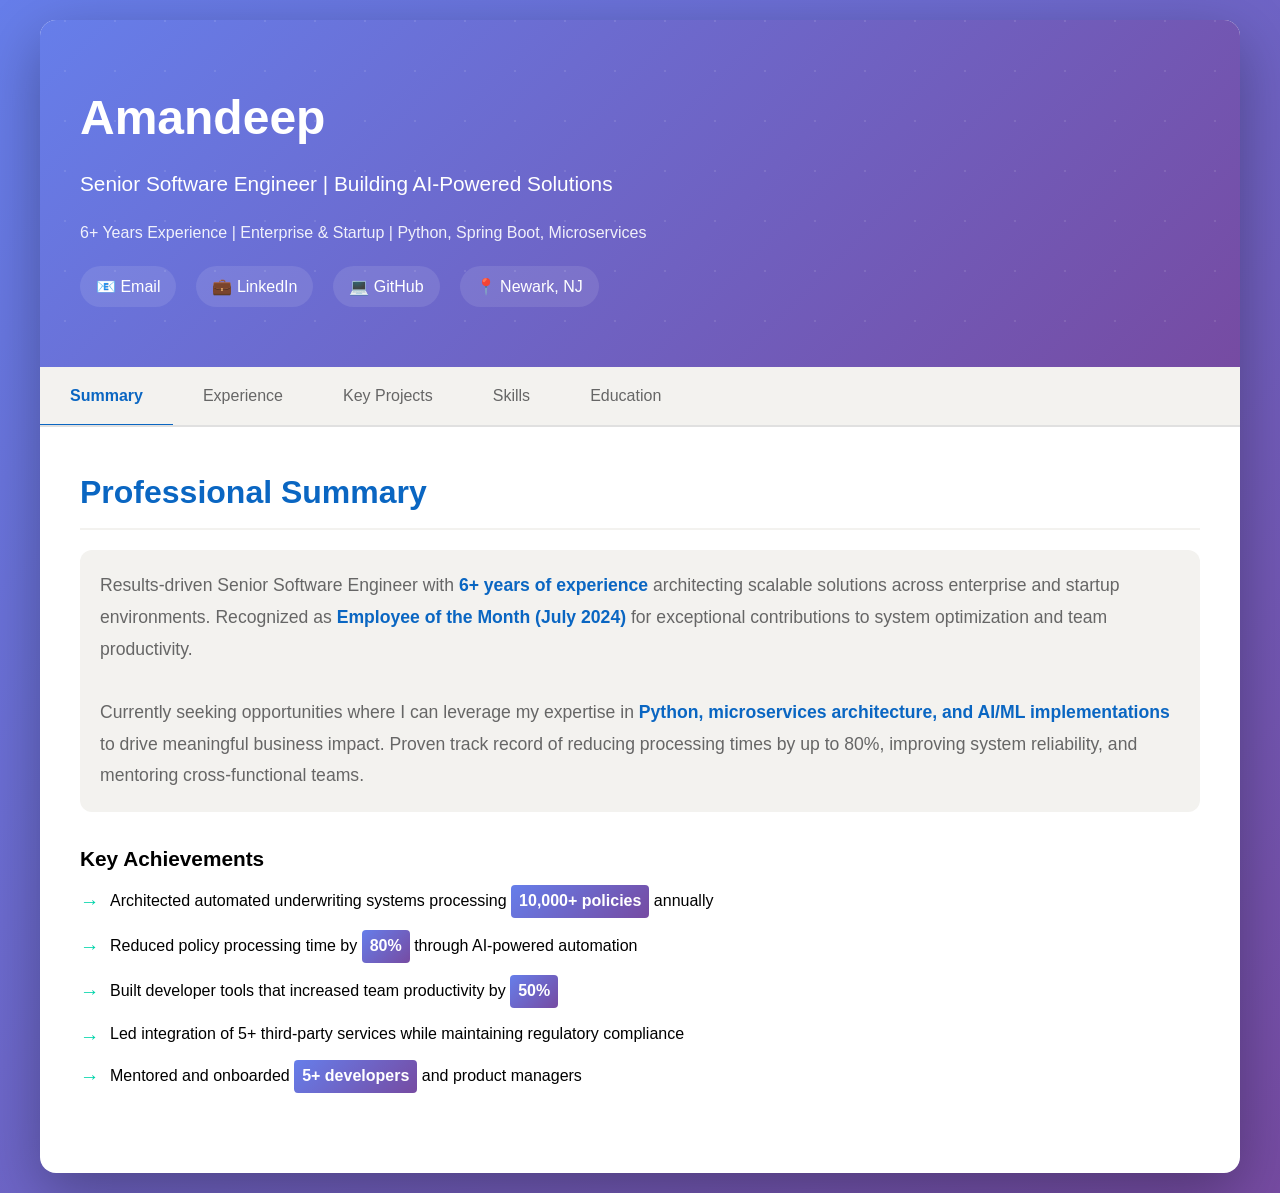
==== index.html @ e4612360 "new portfolio" ====
<!DOCTYPE html>
<html lang="en">
<head>
    <meta charset="UTF-8">
    <meta name="viewport" content="width=device-width, initial-scale=1.0">
    <title>Amandeep | Senior Software Engineer</title>
    <style>
        * {
            margin: 0;
            padding: 0;
            box-sizing: border-box;
        }
        
        :root {
            --primary: #0A66C2;
            --secondary: #00D4AA;
            --dark: #000000;
            --light: #FFFFFF;
            --gray: #666666;
            --light-gray: #F3F2EF;
            --card-shadow: 0 2px 8px rgba(0,0,0,0.08);
            --hover-shadow: 0 4px 16px rgba(0,0,0,0.12);
        }
        
        body {
            font-family: -apple-system, BlinkMacSystemFont, "Segoe UI", Roboto, Helvetica, Arial, sans-serif;
            line-height: 1.6;
            color: var(--dark);
            background: linear-gradient(135deg, #667eea 0%, #764ba2 100%);
            min-height: 100vh;
            padding: 20px;
        }
        
        .container {
            max-width: 1200px;
            margin: 0 auto;
            background: var(--light);
            border-radius: 16px;
            overflow: hidden;
            box-shadow: 0 20px 60px rgba(0,0,0,0.3);
        }
        
        header {
            background: linear-gradient(135deg, #667eea 0%, #764ba2 100%);
            color: var(--light);
            padding: 60px 40px;
            position: relative;
            overflow: hidden;
        }
        
        header::before {
            content: '';
            position: absolute;
            top: -50%;
            right: -50%;
            width: 200%;
            height: 200%;
            background: radial-gradient(circle, rgba(255,255,255,0.1) 1px, transparent 1px);
            background-size: 50px 50px;
            animation: move 20s linear infinite;
        }
        
        @keyframes move {
            0% { transform: translate(0, 0); }
            100% { transform: translate(50px, 50px); }
        }
        
        .header-content {
            position: relative;
            z-index: 1;
        }
        
        h1 {
            font-size: 3em;
            margin-bottom: 10px;
            animation: fadeInUp 0.8s ease-out;
        }
        
        .tagline {
            font-size: 1.3em;
            opacity: 0.95;
            margin-bottom: 20px;
            animation: fadeInUp 0.8s ease-out 0.2s both;
        }
        
        .contact-info {
            display: flex;
            flex-wrap: wrap;
            gap: 20px;
            margin-top: 20px;
            animation: fadeInUp 0.8s ease-out 0.4s both;
        }
        
        .contact-info a {
            color: var(--light);
            text-decoration: none;
            display: flex;
            align-items: center;
            gap: 8px;
            padding: 8px 16px;
            background: rgba(255,255,255,0.1);
            border-radius: 25px;
            transition: all 0.3s ease;
        }
        
        .contact-info a:hover {
            background: rgba(255,255,255,0.2);
            transform: translateY(-2px);
        }
        
        .nav-tabs {
            display: flex;
            background: var(--light-gray);
            border-bottom: 2px solid #e0e0e0;
            overflow-x: auto;
        }
        
        .nav-tab {
            padding: 20px 30px;
            background: none;
            border: none;
            font-size: 1em;
            cursor: pointer;
            color: var(--gray);
            transition: all 0.3s ease;
            white-space: nowrap;
            position: relative;
        }
        
        .nav-tab:hover {
            color: var(--primary);
        }
        
        .nav-tab.active {
            color: var(--primary);
            font-weight: 600;
        }
        
        .nav-tab.active::after {
            content: '';
            position: absolute;
            bottom: -2px;
            left: 0;
            right: 0;
            height: 3px;
            background: var(--primary);
        }
        
        .content {
            padding: 40px;
        }
        
        .tab-content {
            display: none;
            animation: fadeIn 0.5s ease-in-out;
        }
        
        .tab-content.active {
            display: block;
        }
        
        @keyframes fadeIn {
            from { opacity: 0; transform: translateY(10px); }
            to { opacity: 1; transform: translateY(0); }
        }
        
        @keyframes fadeInUp {
            from { opacity: 0; transform: translateY(20px); }
            to { opacity: 1; transform: translateY(0); }
        }
        
        .section {
            margin-bottom: 40px;
        }
        
        h2 {
            font-size: 2em;
            color: var(--primary);
            margin-bottom: 20px;
            padding-bottom: 10px;
            border-bottom: 2px solid var(--light-gray);
        }
        
        h3 {
            font-size: 1.3em;
            color: var(--dark);
            margin-bottom: 10px;
        }
        
        .experience-item, .project-item {
            background: var(--light-gray);
            padding: 25px;
            border-radius: 12px;
            margin-bottom: 20px;
            transition: all 0.3s ease;
        }
        
        .experience-item:hover, .project-item:hover {
            box-shadow: var(--hover-shadow);
            transform: translateY(-2px);
        }
        
        .experience-header {
            display: flex;
            justify-content: space-between;
            align-items: start;
            margin-bottom: 15px;
            flex-wrap: wrap;
            gap: 10px;
        }
        
        .company-info {
            flex: 1;
        }
        
        .company-name {
            font-weight: bold;
            color: var(--primary);
            font-size: 1.2em;
        }
        
        .job-title {
            color: var(--gray);
            margin-top: 5px;
        }
        
        .date {
            color: var(--gray);
            font-style: italic;
        }
        
        .achievements {
            list-style: none;
            padding-left: 0;
        }
        
        .achievements li {
            padding-left: 30px;
            margin-bottom: 12px;
            position: relative;
            line-height: 1.8;
        }
        
        .achievements li::before {
            content: '→';
            position: absolute;
            left: 0;
            color: var(--secondary);
            font-weight: bold;
            font-size: 1.2em;
        }
        
        .metric {
            background: linear-gradient(135deg, #667eea, #764ba2);
            color: var(--light);
            padding: 2px 8px;
            border-radius: 4px;
            font-weight: bold;
            display: inline-block;
        }
        
        .skills-grid {
            display: grid;
            grid-template-columns: repeat(auto-fit, minmax(250px, 1fr));
            gap: 20px;
            margin-top: 20px;
        }
        
        .skill-category {
            background: var(--light-gray);
            padding: 20px;
            border-radius: 12px;
            transition: all 0.3s ease;
        }
        
        .skill-category:hover {
            transform: translateY(-3px);
            box-shadow: var(--hover-shadow);
        }
        
        .skill-category h4 {
            color: var(--primary);
            margin-bottom: 12px;
            font-size: 1.1em;
        }
        
        .skill-tags {
            display: flex;
            flex-wrap: wrap;
            gap: 8px;
        }
        
        .skill-tag {
            background: var(--light);
            color: var(--gray);
            padding: 6px 12px;
            border-radius: 20px;
            font-size: 0.9em;
            transition: all 0.3s ease;
        }
        
        .skill-tag:hover {
            background: var(--primary);
            color: var(--light);
            transform: translateY(-2px);
        }
        
        .summary-text {
            font-size: 1.1em;
            line-height: 1.8;
            color: var(--gray);
            padding: 20px;
            background: var(--light-gray);
            border-radius: 12px;
            margin-bottom: 30px;
        }
        
        .highlight {
            color: var(--primary);
            font-weight: 600;
        }
        
        .certification-grid {
            display: grid;
            grid-template-columns: repeat(auto-fit, minmax(300px, 1fr));
            gap: 20px;
            margin-top: 20px;
        }
        
        .certification-item {
            background: var(--light-gray);
            padding: 20px;
            border-radius: 12px;
            transition: all 0.3s ease;
        }
        
        .certification-item:hover {
            box-shadow: var(--hover-shadow);
            transform: translateY(-2px);
        }
        
        @media (max-width: 768px) {
            h1 { font-size: 2em; }
            .content { padding: 20px; }
            .nav-tab { padding: 15px 20px; }
            .experience-header { flex-direction: column; }
        }
    </style>
</head>
<body>
    <div class="container">
        <header>
            <div class="header-content">
                <h1>Amandeep</h1>
                <p class="tagline">Senior Software Engineer | Building AI-Powered Solutions</p>
                <p style="opacity: 0.9; margin-bottom: 20px;">6+ Years Experience | Enterprise & Startup | Python, Spring Boot, Microservices</p>
                <div class="contact-info">
                    <a href="mailto:amandeep.verma@example.com">📧 Email</a>
                    <a href="https://www.linkedin.com/in/amandeep-verma" target="_blank">💼 LinkedIn</a>
                    <a href="https://github.com/amandeep-verma" target="_blank">💻 GitHub</a>
                    <a href="#">📍 Newark, NJ</a>
                </div>
            </div>
        </header>
        
        <nav class="nav-tabs">
            <button class="nav-tab active" data-tab="summary">Summary</button>
            <button class="nav-tab" data-tab="experience">Experience</button>
            <button class="nav-tab" data-tab="projects">Key Projects</button>
            <button class="nav-tab" data-tab="skills">Skills</button>
            <button class="nav-tab" data-tab="education">Education</button>
        </nav>
        
        <div class="content">
            <!-- Summary Tab -->
            <div id="summary" class="tab-content active">
                <div class="section">
                    <h2>Professional Summary</h2>
                    <div class="summary-text">
                        Results-driven Senior Software Engineer with <span class="highlight">6+ years of experience</span> architecting scalable solutions across enterprise and startup environments. Recognized as <span class="highlight">Employee of the Month (July 2024)</span> for exceptional contributions to system optimization and team productivity.
                        <br><br>
                        Currently seeking opportunities where I can leverage my expertise in <span class="highlight">Python, microservices architecture, and AI/ML implementations</span> to drive meaningful business impact. Proven track record of reducing processing times by up to 80%, improving system reliability, and mentoring cross-functional teams.
                    </div>
                    
                    <h3 style="margin-top: 30px;">Key Achievements</h3>
                    <ul class="achievements">
                        <li>Architected automated underwriting systems processing <span class="metric">10,000+ policies</span> annually</li>
                        <li>Reduced policy processing time by <span class="metric">80%</span> through AI-powered automation</li>
                        <li>Built developer tools that increased team productivity by <span class="metric">50%</span></li>
                        <li>Led integration of 5+ third-party services while maintaining regulatory compliance</li>
                        <li>Mentored and onboarded <span class="metric">5+ developers</span> and product managers</li>
                    </ul>
                </div>
            </div>
            
            <!-- Experience Tab -->
            <div id="experience" class="tab-content">
                <div class="section">
                    <h2>Professional Experience</h2>
                    
                    <div class="experience-item">
                        <div class="experience-header">
                            <div class="company-info">
                                <div class="company-name">Afficiency</div>
                                <div class="job-title">Senior Software Engineer</div>
                            </div>
                            <div class="date">Nov 2022 - Sep 2024</div>
                        </div>
                        <p style="margin-bottom: 15px; color: var(--gray);">NYC-based Insurtech Startup | $2.5M ARR | Processing 10,000+ policies annually</p>
                        <ul class="achievements">
                            <li>Designed and implemented <span class="metric">automated underwriting model</span> reducing policy processing time by <span class="metric">80%</span> and driving <span class="metric">30% increase</span> in sales conversions</li>
                            <li>Integrated critical third-party services (HIPAA, LABPIQ, MIB, ECR, GIACT fraud detection) through Flask-based APIs with Redis caching</li>
                            <li>Developed comprehensive multi-utility library with application replay and React dashboards, accelerating issue resolution by <span class="metric">50%</span> across teams</li>
                            <li>Pioneered AI/ML implementations using Ollama and Mistral, reducing SLA violations by <span class="metric">70%</span></li>
                            <li>Mentored 5+ developers and product managers on system architecture and technical roadmaps</li>
                        </ul>
                    </div>
                    
                    <div class="experience-item">
                        <div class="experience-header">
                            <div class="company-info">
                                <div class="company-name">Capgemini</div>
                                <div class="job-title">Software Engineer</div>
                            </div>
                            <div class="date">Feb 2021 - Oct 2022</div>
                        </div>
                        <p style="margin-bottom: 15px; color: var(--gray);">Fortune 500 Insurance Client | Enterprise Modernization</p>
                        <ul class="achievements">
                            <li>Enhanced and modernized Underwriting Management System on Spring, reducing policy issuance time by <span class="metric">25%</span></li>
                            <li>Optimized Spring Boot + Hibernate microservices, boosting system responsiveness by <span class="metric">15%</span></li>
                            <li>Achieved <span class="metric">99.9% uptime</span> for business-critical workflows through infrastructure improvements</li>
                            <li>Led collaboration with 8+ member cross-functional teams using Agile methodology</li>
                            <li>Streamlined CI/CD pipelines supporting enterprise-level deployments</li>
                        </ul>
                    </div>
                    
                    <div class="experience-item">
                        <div class="experience-header">
                            <div class="company-info">
                                <div class="company-name">ATEC Wireless</div>
                                <div class="job-title">Software Developer</div>
                            </div>
                            <div class="date">Aug 2018 - Jan 2021</div>
                        </div>
                        <ul class="achievements">
                            <li>Implemented analytical dashboard backend on Spring Boot using REST APIs</li>
                            <li>Reduced Tomcat server load by <span class="metric">15%</span> through intelligent caching</li>
                            <li>Fixed <span class="metric">50+ SQL injection</span> vulnerabilities following security best practices</li>
                            <li>Achieved <span class="metric">80% JUnit code coverage</span> across critical modules</li>
                            <li>Integrated social media connectors (Twitter, Facebook, WhatsApp) to the application</li>
                        </ul>
                    </div>
                    
                    <div class="experience-item">
                        <div class="experience-header">
                            <div class="company-info">
                                <div class="company-name">New Jersey Institute of Technology</div>
                                <div class="job-title">Teaching Assistant</div>
                            </div>
                            <div class="date">Sep 2019 - May 2021</div>
                        </div>
                        <ul class="achievements">
                            <li>Taught Data Structure and Algorithms to undergraduate students</li>
                            <li>Automated testing & grading using Bash scripts for CS370 (Introduction to AI)</li>
                            <li>Assisted faculty in course preparation and project evaluation</li>
                        </ul>
                    </div>
                </div>
            </div>
            
            <!-- Projects Tab -->
            <div id="projects" class="tab-content">
                <div class="section">
                    <h2>Key Projects & Innovations</h2>
                    
                    <div class="project-item">
                        <h3>🔄 Application Replay System</h3>
                        <p style="color: var(--gray); margin-bottom: 15px;">Production Debugging & Testing Automation Tool</p>
                        <p style="margin-bottom: 15px;">Designed and built a one-click application replay system that revolutionized debugging and testing processes. What started as a concept for a single product evolved into a comprehensive tool used across all environments.</p>
                        <ul class="achievements">
                            <li><strong>Problem Solved:</strong> Eliminated hours of manual work recreating production bugs</li>
                            <li><strong>Impact:</strong> <span class="metric">50% reduction</span> in debugging time across all teams</li>
                            <li><strong>Scale:</strong> Generic architecture supporting all products and environments</li>
                            <li><strong>Tech Stack:</strong> Python, Flask, Redis, React dashboards</li>
                        </ul>
                    </div>
                    
                    <div class="project-item">
                        <h3>🤖 AI-Powered Underwriting Engine</h3>
                        <p style="color: var(--gray); margin-bottom: 15px;">Automated Insurance Decision System</p>
                        <p style="margin-bottom: 15px;">Architected an intelligent underwriting system that transformed manual insurance processes into automated workflows.</p>
                        <ul class="achievements">
                            <li><strong>Performance:</strong> <span class="metric">80% reduction</span> in processing time</li>
                            <li><strong>Scale:</strong> Processes <span class="metric">10,000+ policies</span> annually</li>
                            <li><strong>Revenue Impact:</strong> <span class="metric">30% increase</span> in sales conversions</li>
                            <li><strong>Tech Stack:</strong> Python, Ollama, Mistral, Flask, PostgreSQL</li>
                        </ul>
                    </div>
                    
                    <div class="project-item">
                        <h3>🔌 Enterprise Integration Platform</h3>
                        <p style="color: var(--gray); margin-bottom: 15px;">Third-Party Services Orchestration</p>
                        <p style="margin-bottom: 15px;">Built a robust integration layer connecting multiple critical third-party services while maintaining strict regulatory compliance.</p>
                        <ul class="achievements">
                            <li><strong>Services Integrated:</strong> HIPAA consent, LABPIQ, MIB, ECR, GIACT fraud detection</li>
                            <li><strong>Performance:</strong> Real-time decisioning with <span class="metric"><100ms latency</span></li>
                            <li><strong>Reliability:</strong> <span class="metric">99.9% uptime</span> for critical workflows</li>
                            <li><strong>Tech Stack:</strong> Flask, Redis, REST APIs, AWS</li>
                        </ul>
                    </div>
                    
                    <div class="project-item">
                        <h3>📊 Network Performance Optimizer</h3>
                        <p style="color: var(--gray); margin-bottom: 15px;">ML-Based Mobile Tower Configuration</p>
                        <p style="margin-bottom: 15px;">Built an automatic module using Python that recommends configuration changes for mobile tower optimization.</p>
                        <ul class="achievements">
                            <li><strong>Algorithm:</strong> K-means clustering using scikit-learn</li>
                            <li><strong>Impact:</strong> <span class="metric">39.13% improvement</span> in network KPIs</li>
                            <li><strong>UI:</strong> Interactive dashboard using Dash framework</li>
                            <li><strong>Tech Stack:</strong> Python, scikit-learn, Dash, pandas</li>
                        </ul>
                    </div>
                </div>
            </div>
            
            <!-- Skills Tab -->
            <div id="skills" class="tab-content">
                <div class="section">
                    <h2>Technical Skills</h2>
                    
                    <div class="skills-grid">
                        <div class="skill-category">
                            <h4>Languages</h4>
                            <div class="skill-tags">
                                <span class="skill-tag">Python</span>
                                <span class="skill-tag">Java</span>
                                <span class="skill-tag">JavaScript</span>
                                <span class="skill-tag">TypeScript</span>
                                <span class="skill-tag">SQL</span>
                                <span class="skill-tag">Bash</span>
                            </div>
                        </div>
                        
                        <div class="skill-category">
                            <h4>Backend & Frameworks</h4>
                            <div class="skill-tags">
                                <span class="skill-tag">Flask</span>
                                <span class="skill-tag">Spring Boot</span>
                                <span class="skill-tag">FastAPI</span>
                                <span class="skill-tag">Django</span>
                                <span class="skill-tag">Node.js</span>
                                <span class="skill-tag">Hibernate</span>
                            </div>
                        </div>
                        
                        <div class="skill-category">
                            <h4>Frontend</h4>
                            <div class="skill-tags">
                                <span class="skill-tag">React</span>
                                <span class="skill-tag">Redux</span>
                                <span class="skill-tag">HTML5</span>
                                <span class="skill-tag">CSS3</span>
                                <span class="skill-tag">Material-UI</span>
                                <span class="skill-tag">Dash</span>
                            </div>
                        </div>
                        
                        <div class="skill-category">
                            <h4>Cloud & DevOps</h4>
                            <div class="skill-tags">
                                <span class="skill-tag">AWS</span>
                                <span class="skill-tag">Kubernetes</span>
                                <span class="skill-tag">Docker</span>
                                <span class="skill-tag">Rancher</span>
                                <span class="skill-tag">CI/CD</span>
                                <span class="skill-tag">Jenkins</span>
                            </div>
                        </div>
                        
                        <div class="skill-category">
                            <h4>Databases & Caching</h4>
                            <div class="skill-tags">
                                <span class="skill-tag">PostgreSQL</span>
                                <span class="skill-tag">MySQL</span>
                                <span class="skill-tag">MongoDB</span>
                                <span class="skill-tag">Redis</span>
                                <span class="skill-tag">Elasticsearch</span>
                            </div>
                        </div>
                        
                        <div class="skill-category">
                            <h4>AI/ML & Data</h4>
                            <div class="skill-tags">
                                <span class="skill-tag">Ollama</span>
                                <span class="skill-tag">Mistral</span>
                                <span class="skill-tag">scikit-learn</span>
                                <span class="skill-tag">pandas</span>
                                <span class="skill-tag">NumPy</span>
                                <span class="skill-tag">TensorFlow</span>
                            </div>
                        </div>
                    </div>
                    
                    <h3 style="margin-top: 40px;">Certifications & Achievements</h3>
                    <div class="certification-grid">
                        <div class="certification-item">
                            <h4>🏆 Employee of the Month</h4>
                            <p style="color: var(--gray);">July 2024 - Afficiency</p>
                            <p>Recognized for exceptional contributions to system optimization and team productivity</p>
                        </div>
                        
                        <div class="certification-item">
                            <h4>📚 Technical Leadership</h4>
                            <p style="color: var(--gray);">Ongoing</p>
                            <p>Mentored 5+ developers and product managers on system architecture and best practices</p>
                        </div>
                        
                        <div class="certification-item">
                            <h4>🎓 Academic Excellence</h4>
                            <p style="color: var(--gray);">NJIT</p>
                            <p>Teaching Assistant for Data Structures & Algorithms and AI courses</p>
                        </div>
                    </div>
                </div>
            </div>
            
            <!-- Education Tab -->
            <div id="education" class="tab-content">
                <div class="section">
                    <h2>Education</h2>
                    
                    <div class="experience-item">
                        <div class="experience-header">
                            <div class="company-info">
                                <div class="company-name">New Jersey Institute of Technology</div>
                                <div class="job-title">Master of Science in Computer Science</div>
                            </div>
                            <div class="date">2019 - 2021</div>
                        </div>
                        <p style="margin-bottom: 15px;"><strong>Relevant Coursework:</strong></p>
                        <ul class="achievements">
                            <li>Cloud Computing & Big Data Analytics</li>
                            <li>Data Mining & Machine Learning</li>
                            <li>Software Project Management</li>
                            <li>System Modeling & Simulation</li>
                            <li>Design and Analysis of Algorithms</li>
                        </ul>
                    </div>
                    
                    <div class="experience-item">
                        <div class="experience-header">
                            <div class="company-info">
                                <div class="company-name">Bachelor of Technology</div>
                                <div class="job-title">Computer Science & Engineering</div>
                            </div>
                            <div class="date">2014 - 2018</div>
                        </div>
                        <p style="margin-bottom: 15px;"><strong>Core Competencies:</strong></p>
                        <ul class="achievements">
                            <li>Object-Oriented Programming & Design Patterns</li>
                            <li>Database Management Systems</li>
                            <li>Computer Architecture</li>
                            <li>Software Testing & Quality Assurance</li>
                            <li>UNIX & Shell Scripting</li>
                        </ul>
                    </div>
                </div>
            </div>
        </div>
    </div>
    
    <script>
        document.addEventListener('DOMContentLoaded', function() {
            // Get all nav tabs
            const navTabs = document.querySelectorAll('.nav-tab');
            
            // Add click event listener to each tab
            navTabs.forEach(tab => {
                tab.addEventListener('click', function() {
                    // Get the target tab name from data attribute
                    const tabName = this.getAttribute('data-tab');
                    
                    // Hide all tab contents
                    const allTabs = document.querySelectorAll('.tab-content');
                    allTabs.forEach(t => t.classList.remove('active'));
                    
                    // Remove active class from all nav tabs
                    navTabs.forEach(t => t.classList.remove('active'));
                    
                    // Show the selected tab
                    const selectedTab = document.getElementById(tabName);
                    if (selectedTab) {
                        selectedTab.classList.add('active');
                    }
                    
                    // Add active class to clicked nav tab
                    this.classList.add('active');
                });
            });
        });
    </script>
</body>
</html>
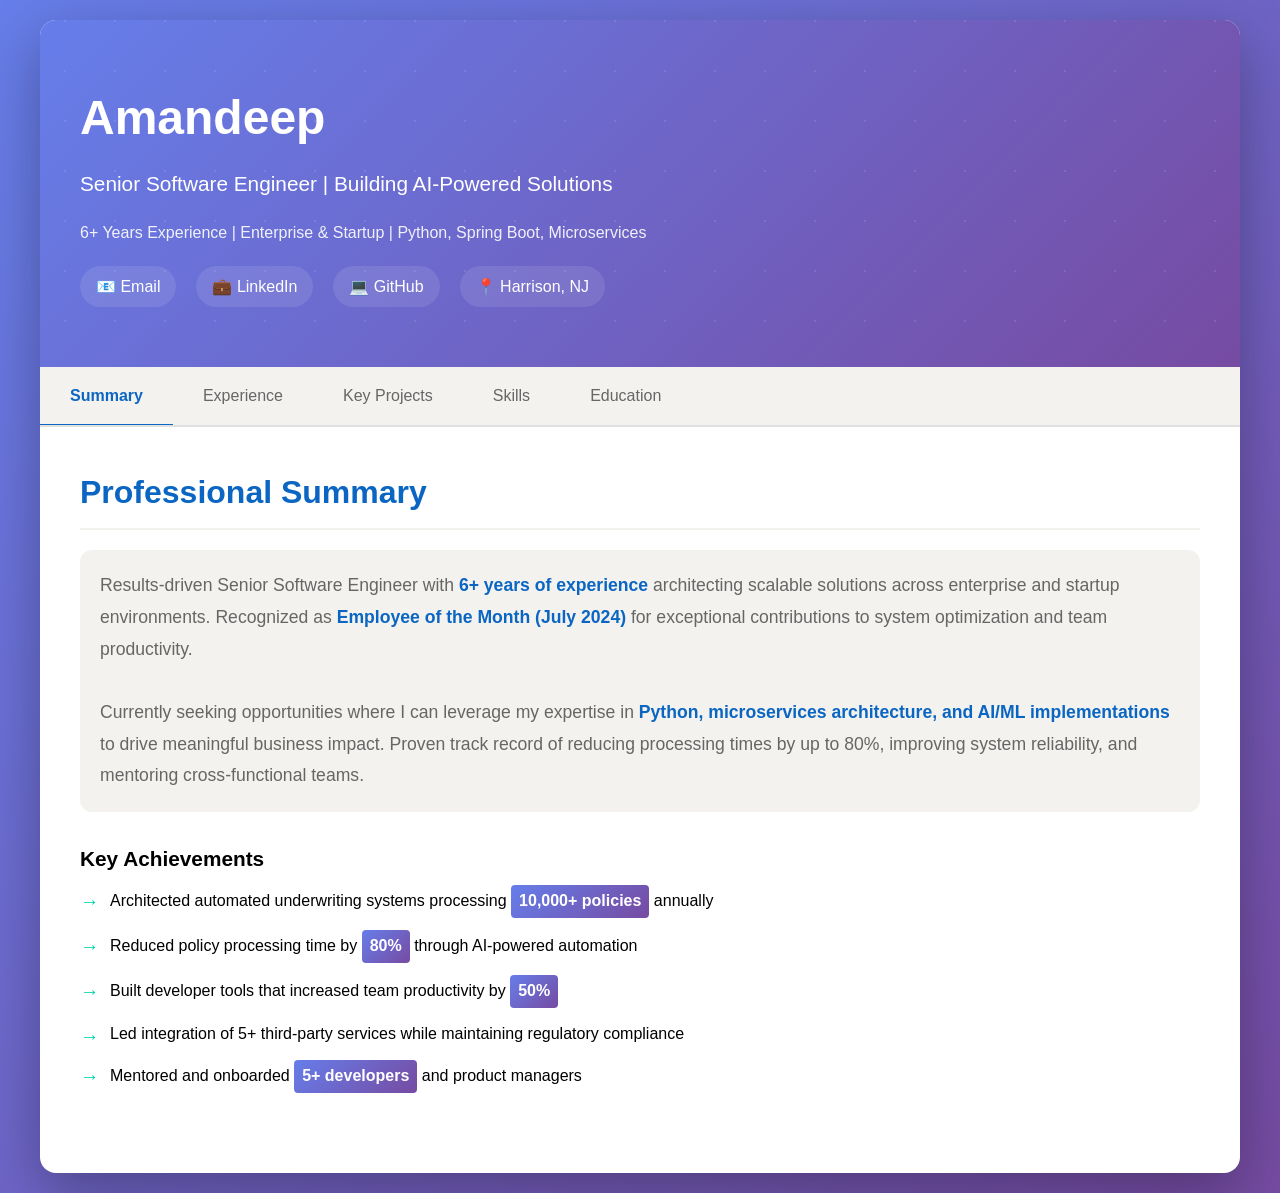
==== commit 6bd2ff58: "Update index.html" ====
--- a/index.html
+++ b/index.html
@@ -355,10 +355,10 @@
                 <p class="tagline">Senior Software Engineer | Building AI-Powered Solutions</p>
                 <p style="opacity: 0.9; margin-bottom: 20px;">6+ Years Experience | Enterprise & Startup | Python, Spring Boot, Microservices</p>
                 <div class="contact-info">
-                    <a href="mailto:amandeep.verma@example.com">📧 Email</a>
-                    <a href="https://www.linkedin.com/in/amandeep-verma" target="_blank">💼 LinkedIn</a>
+                    <a href="mailto:amandeepverma.tech@gmail.com">📧 Email</a>
+                    <a href="https://www.linkedin.com/in/amandeepverma/" target="_blank">💼 LinkedIn</a>
                     <a href="https://github.com/amandeep-verma" target="_blank">💻 GitHub</a>
-                    <a href="#">📍 Newark, NJ</a>
+                    <a href="#">📍 Harrison, NJ</a>
                 </div>
             </div>
         </header>
@@ -700,4 +700,5 @@
         });
     </script>
 </body>
-</html>+
+</html>
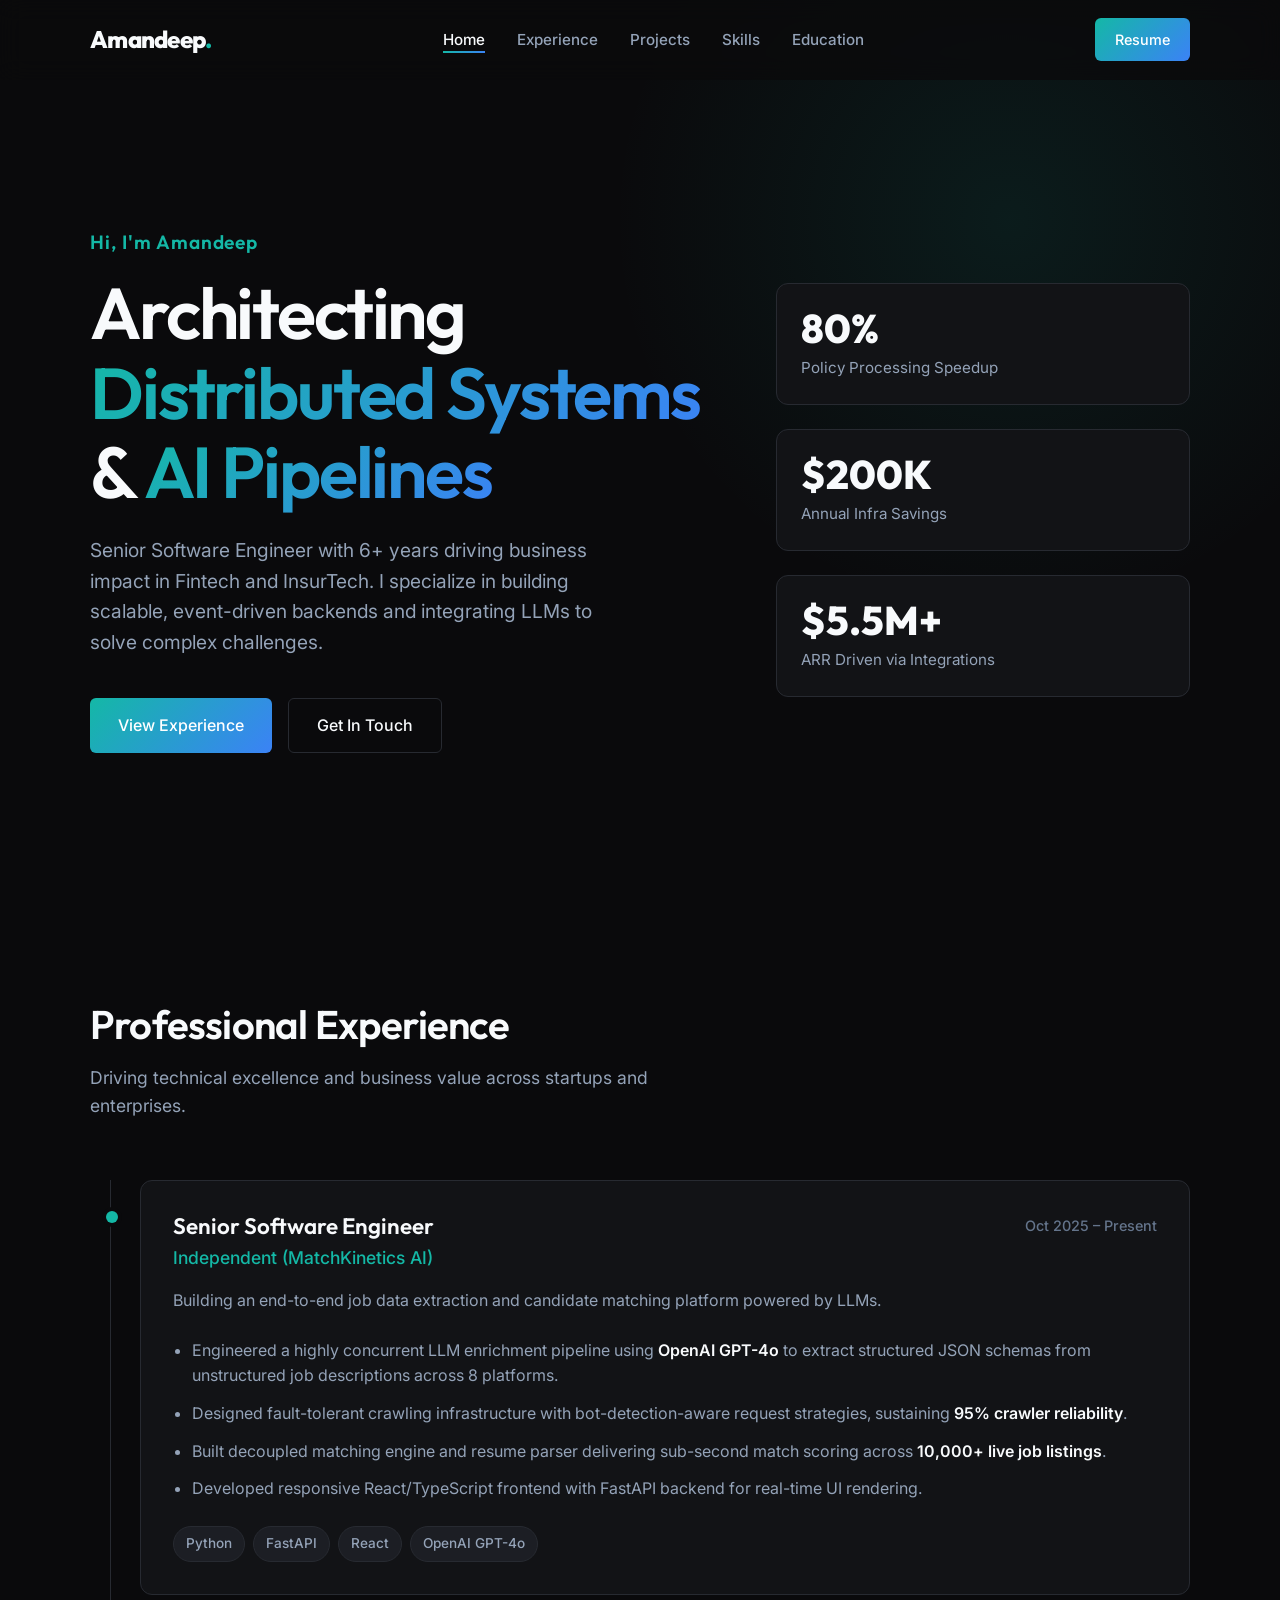
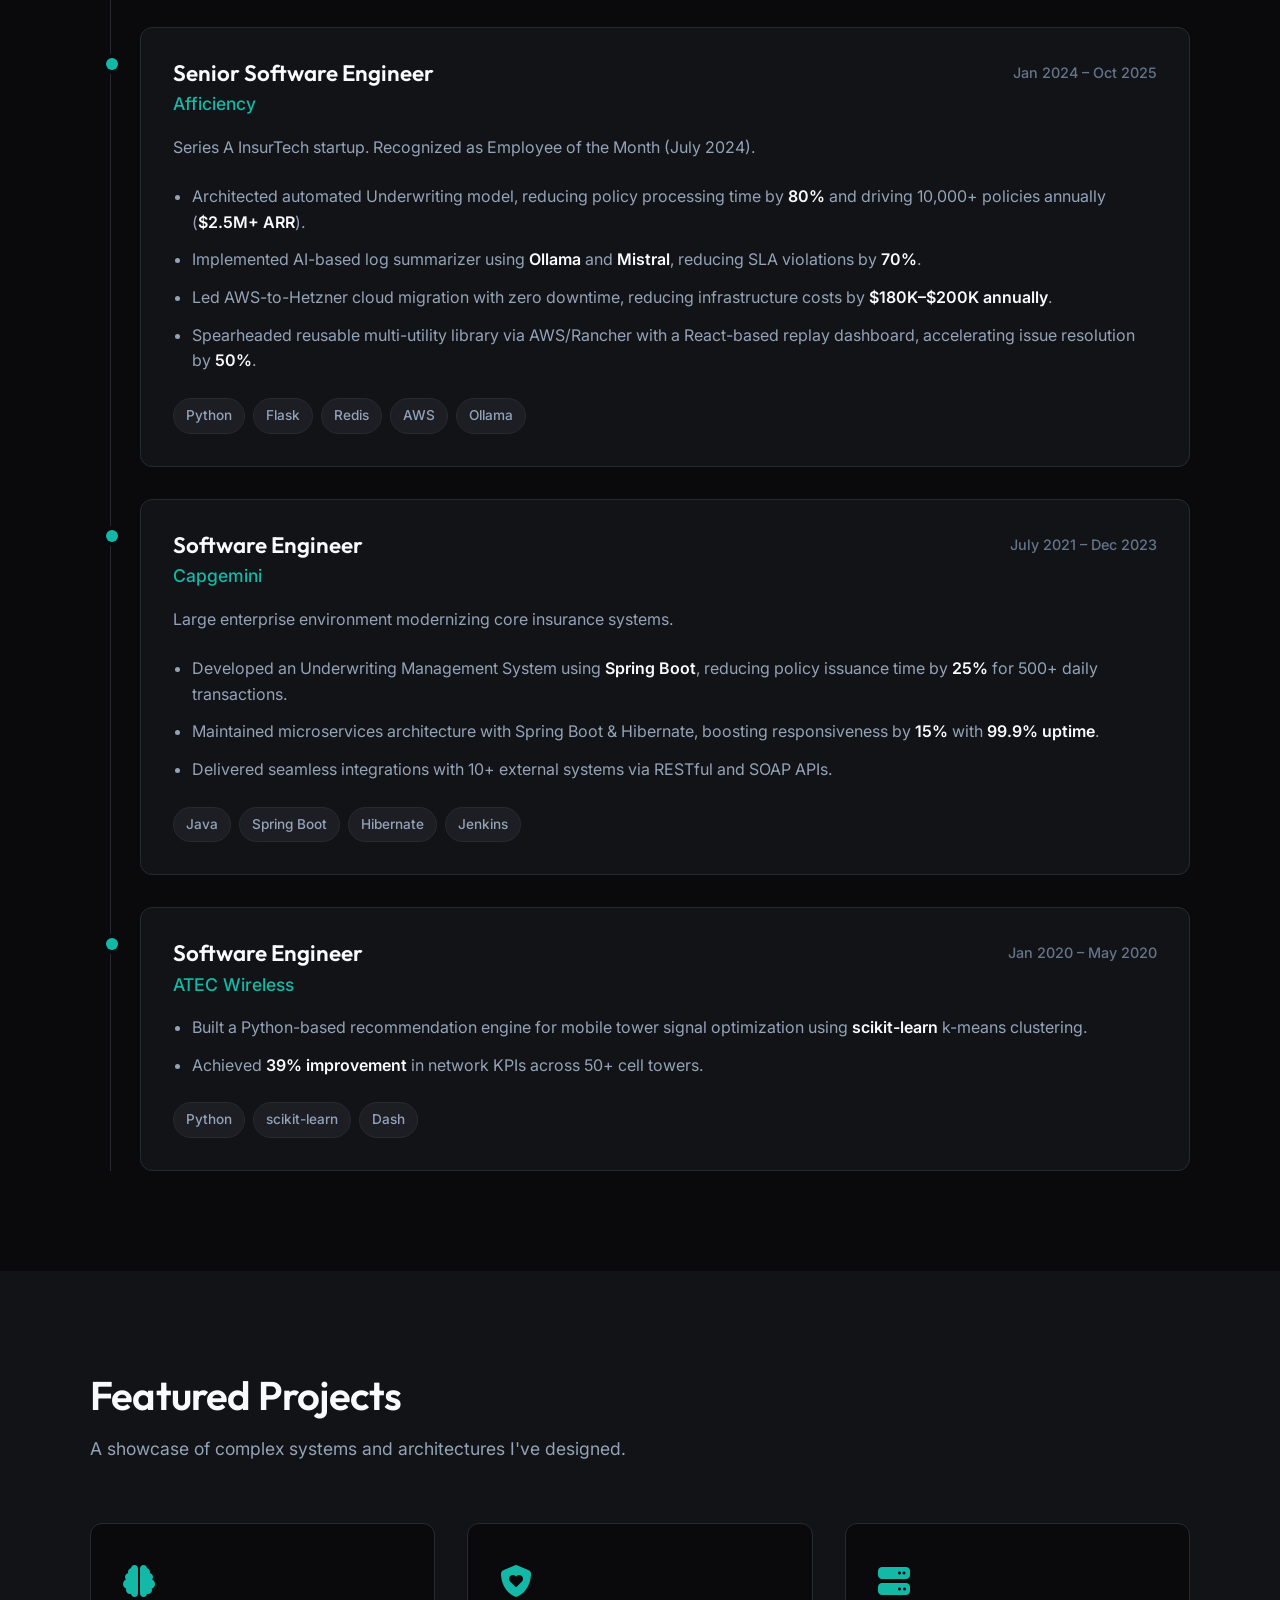
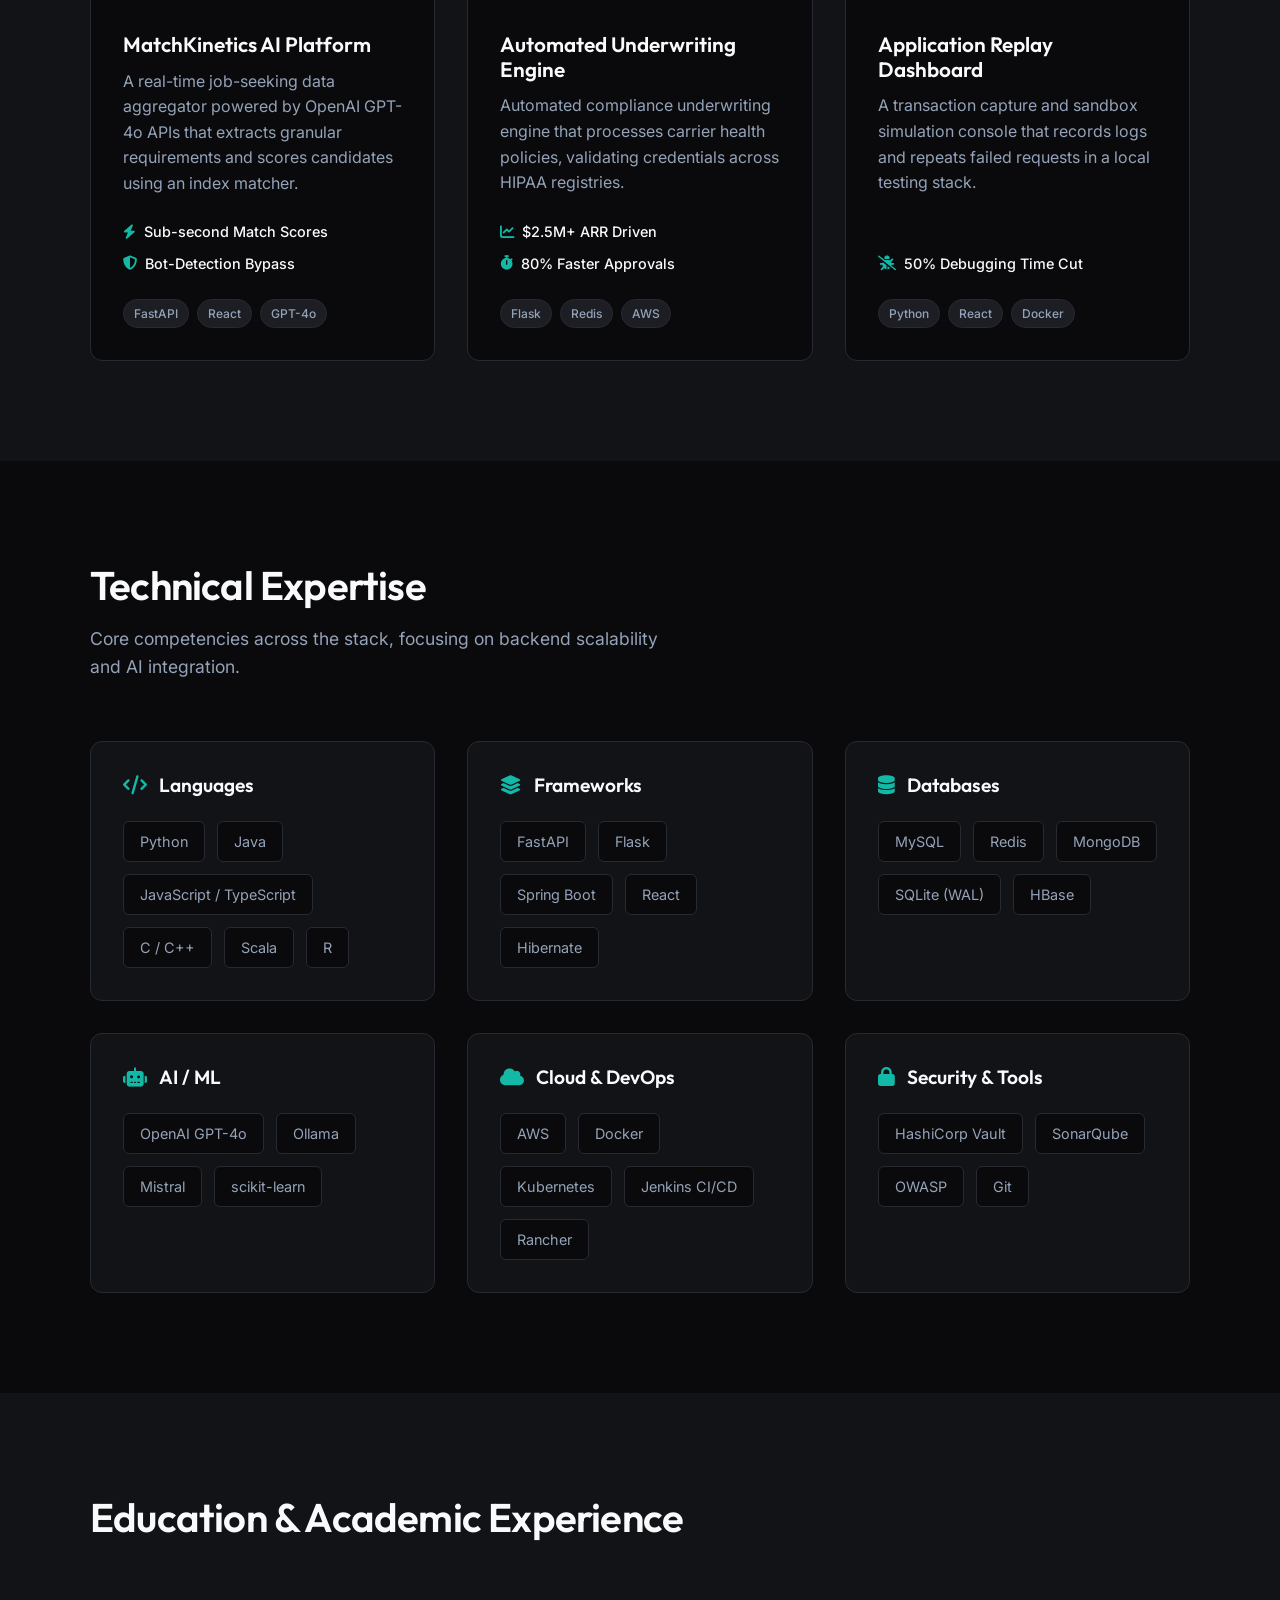
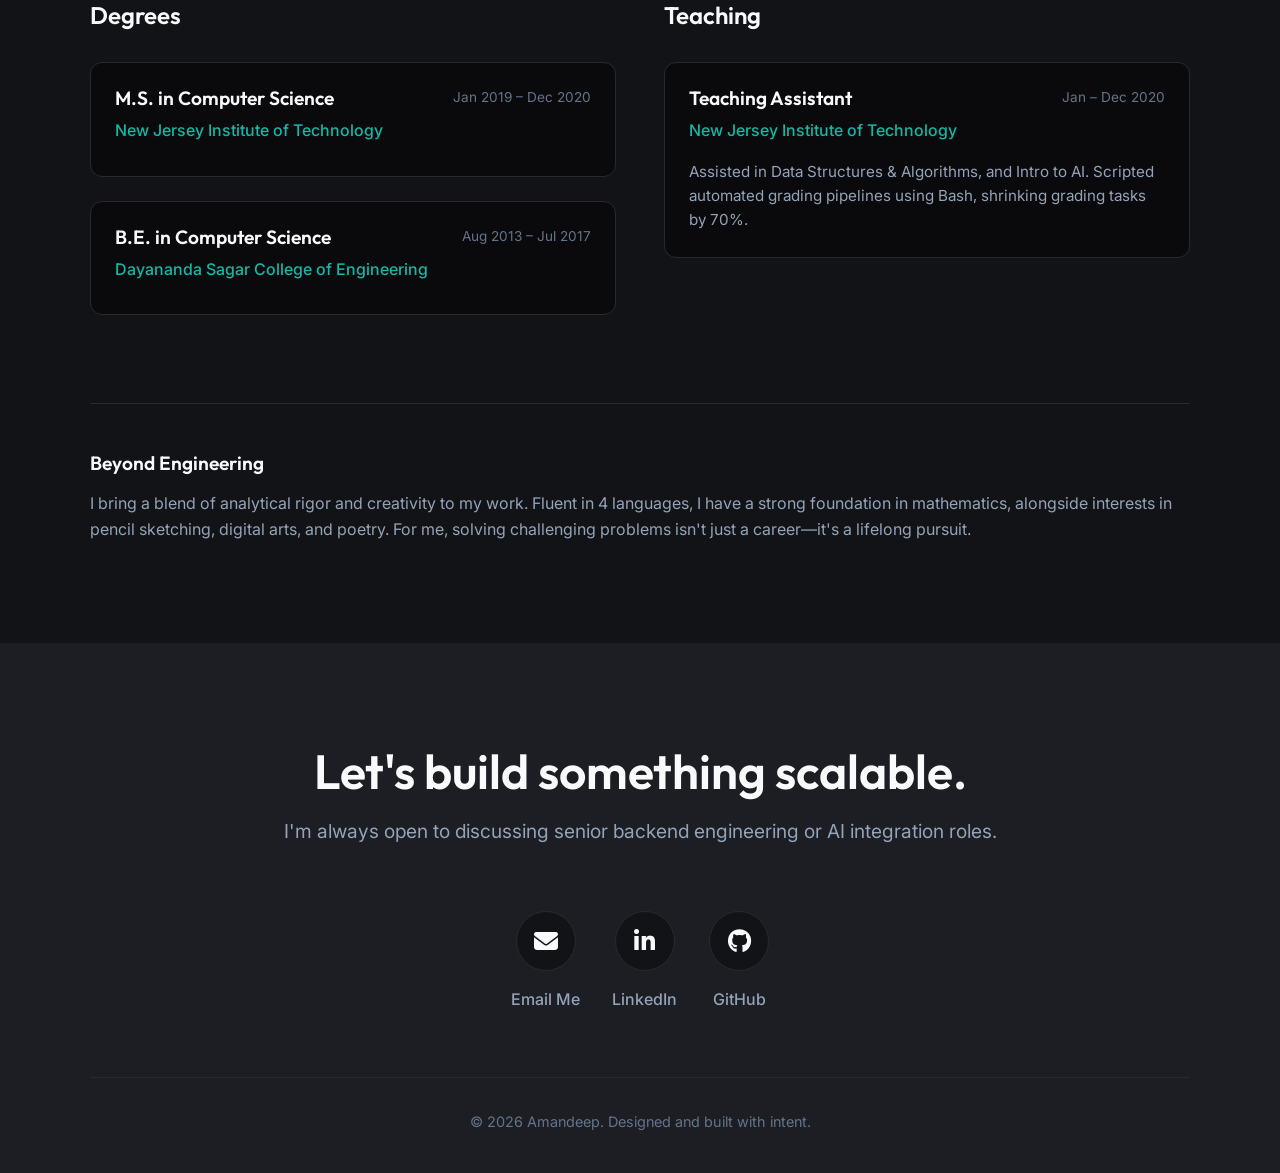
==== commit dc5c368d: "refactor: redesign portfolio with modern minimalist-tech theme and update content" ====
--- a/index.html
+++ b/index.html
@@ -1,704 +1,372 @@
-<!DOCTYPE html>
-<html lang="en">
-<head>
-    <meta charset="UTF-8">
-    <meta name="viewport" content="width=device-width, initial-scale=1.0">
-    <title>Amandeep | Senior Software Engineer</title>
-    <style>
-        * {
-            margin: 0;
-            padding: 0;
-            box-sizing: border-box;
-        }
-        
-        :root {
-            --primary: #0A66C2;
-            --secondary: #00D4AA;
-            --dark: #000000;
-            --light: #FFFFFF;
-            --gray: #666666;
-            --light-gray: #F3F2EF;
-            --card-shadow: 0 2px 8px rgba(0,0,0,0.08);
-            --hover-shadow: 0 4px 16px rgba(0,0,0,0.12);
-        }
-        
-        body {
-            font-family: -apple-system, BlinkMacSystemFont, "Segoe UI", Roboto, Helvetica, Arial, sans-serif;
-            line-height: 1.6;
-            color: var(--dark);
-            background: linear-gradient(135deg, #667eea 0%, #764ba2 100%);
-            min-height: 100vh;
-            padding: 20px;
-        }
-        
-        .container {
-            max-width: 1200px;
-            margin: 0 auto;
-            background: var(--light);
-            border-radius: 16px;
-            overflow: hidden;
-            box-shadow: 0 20px 60px rgba(0,0,0,0.3);
-        }
-        
-        header {
-            background: linear-gradient(135deg, #667eea 0%, #764ba2 100%);
-            color: var(--light);
-            padding: 60px 40px;
-            position: relative;
-            overflow: hidden;
-        }
-        
-        header::before {
-            content: '';
-            position: absolute;
-            top: -50%;
-            right: -50%;
-            width: 200%;
-            height: 200%;
-            background: radial-gradient(circle, rgba(255,255,255,0.1) 1px, transparent 1px);
-            background-size: 50px 50px;
-            animation: move 20s linear infinite;
-        }
-        
-        @keyframes move {
-            0% { transform: translate(0, 0); }
-            100% { transform: translate(50px, 50px); }
-        }
-        
-        .header-content {
-            position: relative;
-            z-index: 1;
-        }
-        
-        h1 {
-            font-size: 3em;
-            margin-bottom: 10px;
-            animation: fadeInUp 0.8s ease-out;
-        }
-        
-        .tagline {
-            font-size: 1.3em;
-            opacity: 0.95;
-            margin-bottom: 20px;
-            animation: fadeInUp 0.8s ease-out 0.2s both;
-        }
-        
-        .contact-info {
-            display: flex;
-            flex-wrap: wrap;
-            gap: 20px;
-            margin-top: 20px;
-            animation: fadeInUp 0.8s ease-out 0.4s both;
-        }
-        
-        .contact-info a {
-            color: var(--light);
-            text-decoration: none;
-            display: flex;
-            align-items: center;
-            gap: 8px;
-            padding: 8px 16px;
-            background: rgba(255,255,255,0.1);
-            border-radius: 25px;
-            transition: all 0.3s ease;
-        }
-        
-        .contact-info a:hover {
-            background: rgba(255,255,255,0.2);
-            transform: translateY(-2px);
-        }
-        
-        .nav-tabs {
-            display: flex;
-            background: var(--light-gray);
-            border-bottom: 2px solid #e0e0e0;
-            overflow-x: auto;
-        }
-        
-        .nav-tab {
-            padding: 20px 30px;
-            background: none;
-            border: none;
-            font-size: 1em;
-            cursor: pointer;
-            color: var(--gray);
-            transition: all 0.3s ease;
-            white-space: nowrap;
-            position: relative;
-        }
-        
-        .nav-tab:hover {
-            color: var(--primary);
-        }
-        
-        .nav-tab.active {
-            color: var(--primary);
-            font-weight: 600;
-        }
-        
-        .nav-tab.active::after {
-            content: '';
-            position: absolute;
-            bottom: -2px;
-            left: 0;
-            right: 0;
-            height: 3px;
-            background: var(--primary);
-        }
-        
-        .content {
-            padding: 40px;
-        }
-        
-        .tab-content {
-            display: none;
-            animation: fadeIn 0.5s ease-in-out;
-        }
-        
-        .tab-content.active {
-            display: block;
-        }
-        
-        @keyframes fadeIn {
-            from { opacity: 0; transform: translateY(10px); }
-            to { opacity: 1; transform: translateY(0); }
-        }
-        
-        @keyframes fadeInUp {
-            from { opacity: 0; transform: translateY(20px); }
-            to { opacity: 1; transform: translateY(0); }
-        }
-        
-        .section {
-            margin-bottom: 40px;
-        }
-        
-        h2 {
-            font-size: 2em;
-            color: var(--primary);
-            margin-bottom: 20px;
-            padding-bottom: 10px;
-            border-bottom: 2px solid var(--light-gray);
-        }
-        
-        h3 {
-            font-size: 1.3em;
-            color: var(--dark);
-            margin-bottom: 10px;
-        }
-        
-        .experience-item, .project-item {
-            background: var(--light-gray);
-            padding: 25px;
-            border-radius: 12px;
-            margin-bottom: 20px;
-            transition: all 0.3s ease;
-        }
-        
-        .experience-item:hover, .project-item:hover {
-            box-shadow: var(--hover-shadow);
-            transform: translateY(-2px);
-        }
-        
-        .experience-header {
-            display: flex;
-            justify-content: space-between;
-            align-items: start;
-            margin-bottom: 15px;
-            flex-wrap: wrap;
-            gap: 10px;
-        }
-        
-        .company-info {
-            flex: 1;
-        }
-        
-        .company-name {
-            font-weight: bold;
-            color: var(--primary);
-            font-size: 1.2em;
-        }
-        
-        .job-title {
-            color: var(--gray);
-            margin-top: 5px;
-        }
-        
-        .date {
-            color: var(--gray);
-            font-style: italic;
-        }
-        
-        .achievements {
-            list-style: none;
-            padding-left: 0;
-        }
-        
-        .achievements li {
-            padding-left: 30px;
-            margin-bottom: 12px;
-            position: relative;
-            line-height: 1.8;
-        }
-        
-        .achievements li::before {
-            content: '→';
-            position: absolute;
-            left: 0;
-            color: var(--secondary);
-            font-weight: bold;
-            font-size: 1.2em;
-        }
-        
-        .metric {
-            background: linear-gradient(135deg, #667eea, #764ba2);
-            color: var(--light);
-            padding: 2px 8px;
-            border-radius: 4px;
-            font-weight: bold;
-            display: inline-block;
-        }
-        
-        .skills-grid {
-            display: grid;
-            grid-template-columns: repeat(auto-fit, minmax(250px, 1fr));
-            gap: 20px;
-            margin-top: 20px;
-        }
-        
-        .skill-category {
-            background: var(--light-gray);
-            padding: 20px;
-            border-radius: 12px;
-            transition: all 0.3s ease;
-        }
-        
-        .skill-category:hover {
-            transform: translateY(-3px);
-            box-shadow: var(--hover-shadow);
-        }
-        
-        .skill-category h4 {
-            color: var(--primary);
-            margin-bottom: 12px;
-            font-size: 1.1em;
-        }
-        
-        .skill-tags {
-            display: flex;
-            flex-wrap: wrap;
-            gap: 8px;
-        }
-        
-        .skill-tag {
-            background: var(--light);
-            color: var(--gray);
-            padding: 6px 12px;
-            border-radius: 20px;
-            font-size: 0.9em;
-            transition: all 0.3s ease;
-        }
-        
-        .skill-tag:hover {
-            background: var(--primary);
-            color: var(--light);
-            transform: translateY(-2px);
-        }
-        
-        .summary-text {
-            font-size: 1.1em;
-            line-height: 1.8;
-            color: var(--gray);
-            padding: 20px;
-            background: var(--light-gray);
-            border-radius: 12px;
-            margin-bottom: 30px;
-        }
-        
-        .highlight {
-            color: var(--primary);
-            font-weight: 600;
-        }
-        
-        .certification-grid {
-            display: grid;
-            grid-template-columns: repeat(auto-fit, minmax(300px, 1fr));
-            gap: 20px;
-            margin-top: 20px;
-        }
-        
-        .certification-item {
-            background: var(--light-gray);
-            padding: 20px;
-            border-radius: 12px;
-            transition: all 0.3s ease;
-        }
-        
-        .certification-item:hover {
-            box-shadow: var(--hover-shadow);
-            transform: translateY(-2px);
-        }
-        
-        @media (max-width: 768px) {
-            h1 { font-size: 2em; }
-            .content { padding: 20px; }
-            .nav-tab { padding: 15px 20px; }
-            .experience-header { flex-direction: column; }
-        }
-    </style>
-</head>
-<body>
-    <div class="container">
-        <header>
-            <div class="header-content">
-                <h1>Amandeep</h1>
-                <p class="tagline">Senior Software Engineer | Building AI-Powered Solutions</p>
-                <p style="opacity: 0.9; margin-bottom: 20px;">6+ Years Experience | Enterprise & Startup | Python, Spring Boot, Microservices</p>
-                <div class="contact-info">
-                    <a href="mailto:amandeepverma.tech@gmail.com">📧 Email</a>
-                    <a href="https://www.linkedin.com/in/amandeepverma/" target="_blank">💼 LinkedIn</a>
-                    <a href="https://github.com/amandeep-verma" target="_blank">💻 GitHub</a>
-                    <a href="#">📍 Harrison, NJ</a>
-                </div>
-            </div>
-        </header>
-        
-        <nav class="nav-tabs">
-            <button class="nav-tab active" data-tab="summary">Summary</button>
-            <button class="nav-tab" data-tab="experience">Experience</button>
-            <button class="nav-tab" data-tab="projects">Key Projects</button>
-            <button class="nav-tab" data-tab="skills">Skills</button>
-            <button class="nav-tab" data-tab="education">Education</button>
-        </nav>
-        
-        <div class="content">
-            <!-- Summary Tab -->
-            <div id="summary" class="tab-content active">
-                <div class="section">
-                    <h2>Professional Summary</h2>
-                    <div class="summary-text">
-                        Results-driven Senior Software Engineer with <span class="highlight">6+ years of experience</span> architecting scalable solutions across enterprise and startup environments. Recognized as <span class="highlight">Employee of the Month (July 2024)</span> for exceptional contributions to system optimization and team productivity.
-                        <br><br>
-                        Currently seeking opportunities where I can leverage my expertise in <span class="highlight">Python, microservices architecture, and AI/ML implementations</span> to drive meaningful business impact. Proven track record of reducing processing times by up to 80%, improving system reliability, and mentoring cross-functional teams.
-                    </div>
-                    
-                    <h3 style="margin-top: 30px;">Key Achievements</h3>
-                    <ul class="achievements">
-                        <li>Architected automated underwriting systems processing <span class="metric">10,000+ policies</span> annually</li>
-                        <li>Reduced policy processing time by <span class="metric">80%</span> through AI-powered automation</li>
-                        <li>Built developer tools that increased team productivity by <span class="metric">50%</span></li>
-                        <li>Led integration of 5+ third-party services while maintaining regulatory compliance</li>
-                        <li>Mentored and onboarded <span class="metric">5+ developers</span> and product managers</li>
-                    </ul>
-                </div>
-            </div>
-            
-            <!-- Experience Tab -->
-            <div id="experience" class="tab-content">
-                <div class="section">
-                    <h2>Professional Experience</h2>
-                    
-                    <div class="experience-item">
-                        <div class="experience-header">
-                            <div class="company-info">
-                                <div class="company-name">Afficiency</div>
-                                <div class="job-title">Senior Software Engineer</div>
-                            </div>
-                            <div class="date">Nov 2022 - Sep 2024</div>
-                        </div>
-                        <p style="margin-bottom: 15px; color: var(--gray);">NYC-based Insurtech Startup | $2.5M ARR | Processing 10,000+ policies annually</p>
-                        <ul class="achievements">
-                            <li>Designed and implemented <span class="metric">automated underwriting model</span> reducing policy processing time by <span class="metric">80%</span> and driving <span class="metric">30% increase</span> in sales conversions</li>
-                            <li>Integrated critical third-party services (HIPAA, LABPIQ, MIB, ECR, GIACT fraud detection) through Flask-based APIs with Redis caching</li>
-                            <li>Developed comprehensive multi-utility library with application replay and React dashboards, accelerating issue resolution by <span class="metric">50%</span> across teams</li>
-                            <li>Pioneered AI/ML implementations using Ollama and Mistral, reducing SLA violations by <span class="metric">70%</span></li>
-                            <li>Mentored 5+ developers and product managers on system architecture and technical roadmaps</li>
-                        </ul>
-                    </div>
-                    
-                    <div class="experience-item">
-                        <div class="experience-header">
-                            <div class="company-info">
-                                <div class="company-name">Capgemini</div>
-                                <div class="job-title">Software Engineer</div>
-                            </div>
-                            <div class="date">Feb 2021 - Oct 2022</div>
-                        </div>
-                        <p style="margin-bottom: 15px; color: var(--gray);">Fortune 500 Insurance Client | Enterprise Modernization</p>
-                        <ul class="achievements">
-                            <li>Enhanced and modernized Underwriting Management System on Spring, reducing policy issuance time by <span class="metric">25%</span></li>
-                            <li>Optimized Spring Boot + Hibernate microservices, boosting system responsiveness by <span class="metric">15%</span></li>
-                            <li>Achieved <span class="metric">99.9% uptime</span> for business-critical workflows through infrastructure improvements</li>
-                            <li>Led collaboration with 8+ member cross-functional teams using Agile methodology</li>
-                            <li>Streamlined CI/CD pipelines supporting enterprise-level deployments</li>
-                        </ul>
-                    </div>
-                    
-                    <div class="experience-item">
-                        <div class="experience-header">
-                            <div class="company-info">
-                                <div class="company-name">ATEC Wireless</div>
-                                <div class="job-title">Software Developer</div>
-                            </div>
-                            <div class="date">Aug 2018 - Jan 2021</div>
-                        </div>
-                        <ul class="achievements">
-                            <li>Implemented analytical dashboard backend on Spring Boot using REST APIs</li>
-                            <li>Reduced Tomcat server load by <span class="metric">15%</span> through intelligent caching</li>
-                            <li>Fixed <span class="metric">50+ SQL injection</span> vulnerabilities following security best practices</li>
-                            <li>Achieved <span class="metric">80% JUnit code coverage</span> across critical modules</li>
-                            <li>Integrated social media connectors (Twitter, Facebook, WhatsApp) to the application</li>
-                        </ul>
-                    </div>
-                    
-                    <div class="experience-item">
-                        <div class="experience-header">
-                            <div class="company-info">
-                                <div class="company-name">New Jersey Institute of Technology</div>
-                                <div class="job-title">Teaching Assistant</div>
-                            </div>
-                            <div class="date">Sep 2019 - May 2021</div>
-                        </div>
-                        <ul class="achievements">
-                            <li>Taught Data Structure and Algorithms to undergraduate students</li>
-                            <li>Automated testing & grading using Bash scripts for CS370 (Introduction to AI)</li>
-                            <li>Assisted faculty in course preparation and project evaluation</li>
-                        </ul>
-                    </div>
-                </div>
-            </div>
-            
-            <!-- Projects Tab -->
-            <div id="projects" class="tab-content">
-                <div class="section">
-                    <h2>Key Projects & Innovations</h2>
-                    
-                    <div class="project-item">
-                        <h3>🔄 Application Replay System</h3>
-                        <p style="color: var(--gray); margin-bottom: 15px;">Production Debugging & Testing Automation Tool</p>
-                        <p style="margin-bottom: 15px;">Designed and built a one-click application replay system that revolutionized debugging and testing processes. What started as a concept for a single product evolved into a comprehensive tool used across all environments.</p>
-                        <ul class="achievements">
-                            <li><strong>Problem Solved:</strong> Eliminated hours of manual work recreating production bugs</li>
-                            <li><strong>Impact:</strong> <span class="metric">50% reduction</span> in debugging time across all teams</li>
-                            <li><strong>Scale:</strong> Generic architecture supporting all products and environments</li>
-                            <li><strong>Tech Stack:</strong> Python, Flask, Redis, React dashboards</li>
-                        </ul>
-                    </div>
-                    
-                    <div class="project-item">
-                        <h3>🤖 AI-Powered Underwriting Engine</h3>
-                        <p style="color: var(--gray); margin-bottom: 15px;">Automated Insurance Decision System</p>
-                        <p style="margin-bottom: 15px;">Architected an intelligent underwriting system that transformed manual insurance processes into automated workflows.</p>
-                        <ul class="achievements">
-                            <li><strong>Performance:</strong> <span class="metric">80% reduction</span> in processing time</li>
-                            <li><strong>Scale:</strong> Processes <span class="metric">10,000+ policies</span> annually</li>
-                            <li><strong>Revenue Impact:</strong> <span class="metric">30% increase</span> in sales conversions</li>
-                            <li><strong>Tech Stack:</strong> Python, Ollama, Mistral, Flask, PostgreSQL</li>
-                        </ul>
-                    </div>
-                    
-                    <div class="project-item">
-                        <h3>🔌 Enterprise Integration Platform</h3>
-                        <p style="color: var(--gray); margin-bottom: 15px;">Third-Party Services Orchestration</p>
-                        <p style="margin-bottom: 15px;">Built a robust integration layer connecting multiple critical third-party services while maintaining strict regulatory compliance.</p>
-                        <ul class="achievements">
-                            <li><strong>Services Integrated:</strong> HIPAA consent, LABPIQ, MIB, ECR, GIACT fraud detection</li>
-                            <li><strong>Performance:</strong> Real-time decisioning with <span class="metric"><100ms latency</span></li>
-                            <li><strong>Reliability:</strong> <span class="metric">99.9% uptime</span> for critical workflows</li>
-                            <li><strong>Tech Stack:</strong> Flask, Redis, REST APIs, AWS</li>
-                        </ul>
-                    </div>
-                    
-                    <div class="project-item">
-                        <h3>📊 Network Performance Optimizer</h3>
-                        <p style="color: var(--gray); margin-bottom: 15px;">ML-Based Mobile Tower Configuration</p>
-                        <p style="margin-bottom: 15px;">Built an automatic module using Python that recommends configuration changes for mobile tower optimization.</p>
-                        <ul class="achievements">
-                            <li><strong>Algorithm:</strong> K-means clustering using scikit-learn</li>
-                            <li><strong>Impact:</strong> <span class="metric">39.13% improvement</span> in network KPIs</li>
-                            <li><strong>UI:</strong> Interactive dashboard using Dash framework</li>
-                            <li><strong>Tech Stack:</strong> Python, scikit-learn, Dash, pandas</li>
-                        </ul>
-                    </div>
-                </div>
-            </div>
-            
-            <!-- Skills Tab -->
-            <div id="skills" class="tab-content">
-                <div class="section">
-                    <h2>Technical Skills</h2>
-                    
-                    <div class="skills-grid">
-                        <div class="skill-category">
-                            <h4>Languages</h4>
-                            <div class="skill-tags">
-                                <span class="skill-tag">Python</span>
-                                <span class="skill-tag">Java</span>
-                                <span class="skill-tag">JavaScript</span>
-                                <span class="skill-tag">TypeScript</span>
-                                <span class="skill-tag">SQL</span>
-                                <span class="skill-tag">Bash</span>
-                            </div>
-                        </div>
-                        
-                        <div class="skill-category">
-                            <h4>Backend & Frameworks</h4>
-                            <div class="skill-tags">
-                                <span class="skill-tag">Flask</span>
-                                <span class="skill-tag">Spring Boot</span>
-                                <span class="skill-tag">FastAPI</span>
-                                <span class="skill-tag">Django</span>
-                                <span class="skill-tag">Node.js</span>
-                                <span class="skill-tag">Hibernate</span>
-                            </div>
-                        </div>
-                        
-                        <div class="skill-category">
-                            <h4>Frontend</h4>
-                            <div class="skill-tags">
-                                <span class="skill-tag">React</span>
-                                <span class="skill-tag">Redux</span>
-                                <span class="skill-tag">HTML5</span>
-                                <span class="skill-tag">CSS3</span>
-                                <span class="skill-tag">Material-UI</span>
-                                <span class="skill-tag">Dash</span>
-                            </div>
-                        </div>
-                        
-                        <div class="skill-category">
-                            <h4>Cloud & DevOps</h4>
-                            <div class="skill-tags">
-                                <span class="skill-tag">AWS</span>
-                                <span class="skill-tag">Kubernetes</span>
-                                <span class="skill-tag">Docker</span>
-                                <span class="skill-tag">Rancher</span>
-                                <span class="skill-tag">CI/CD</span>
-                                <span class="skill-tag">Jenkins</span>
-                            </div>
-                        </div>
-                        
-                        <div class="skill-category">
-                            <h4>Databases & Caching</h4>
-                            <div class="skill-tags">
-                                <span class="skill-tag">PostgreSQL</span>
-                                <span class="skill-tag">MySQL</span>
-                                <span class="skill-tag">MongoDB</span>
-                                <span class="skill-tag">Redis</span>
-                                <span class="skill-tag">Elasticsearch</span>
-                            </div>
-                        </div>
-                        
-                        <div class="skill-category">
-                            <h4>AI/ML & Data</h4>
-                            <div class="skill-tags">
-                                <span class="skill-tag">Ollama</span>
-                                <span class="skill-tag">Mistral</span>
-                                <span class="skill-tag">scikit-learn</span>
-                                <span class="skill-tag">pandas</span>
-                                <span class="skill-tag">NumPy</span>
-                                <span class="skill-tag">TensorFlow</span>
-                            </div>
-                        </div>
-                    </div>
-                    
-                    <h3 style="margin-top: 40px;">Certifications & Achievements</h3>
-                    <div class="certification-grid">
-                        <div class="certification-item">
-                            <h4>🏆 Employee of the Month</h4>
-                            <p style="color: var(--gray);">July 2024 - Afficiency</p>
-                            <p>Recognized for exceptional contributions to system optimization and team productivity</p>
-                        </div>
-                        
-                        <div class="certification-item">
-                            <h4>📚 Technical Leadership</h4>
-                            <p style="color: var(--gray);">Ongoing</p>
-                            <p>Mentored 5+ developers and product managers on system architecture and best practices</p>
-                        </div>
-                        
-                        <div class="certification-item">
-                            <h4>🎓 Academic Excellence</h4>
-                            <p style="color: var(--gray);">NJIT</p>
-                            <p>Teaching Assistant for Data Structures & Algorithms and AI courses</p>
-                        </div>
-                    </div>
-                </div>
-            </div>
-            
-            <!-- Education Tab -->
-            <div id="education" class="tab-content">
-                <div class="section">
-                    <h2>Education</h2>
-                    
-                    <div class="experience-item">
-                        <div class="experience-header">
-                            <div class="company-info">
-                                <div class="company-name">New Jersey Institute of Technology</div>
-                                <div class="job-title">Master of Science in Computer Science</div>
-                            </div>
-                            <div class="date">2019 - 2021</div>
-                        </div>
-                        <p style="margin-bottom: 15px;"><strong>Relevant Coursework:</strong></p>
-                        <ul class="achievements">
-                            <li>Cloud Computing & Big Data Analytics</li>
-                            <li>Data Mining & Machine Learning</li>
-                            <li>Software Project Management</li>
-                            <li>System Modeling & Simulation</li>
-                            <li>Design and Analysis of Algorithms</li>
-                        </ul>
-                    </div>
-                    
-                    <div class="experience-item">
-                        <div class="experience-header">
-                            <div class="company-info">
-                                <div class="company-name">Bachelor of Technology</div>
-                                <div class="job-title">Computer Science & Engineering</div>
-                            </div>
-                            <div class="date">2014 - 2018</div>
-                        </div>
-                        <p style="margin-bottom: 15px;"><strong>Core Competencies:</strong></p>
-                        <ul class="achievements">
-                            <li>Object-Oriented Programming & Design Patterns</li>
-                            <li>Database Management Systems</li>
-                            <li>Computer Architecture</li>
-                            <li>Software Testing & Quality Assurance</li>
-                            <li>UNIX & Shell Scripting</li>
-                        </ul>
-                    </div>
-                </div>
-            </div>
-        </div>
-    </div>
-    
-    <script>
-        document.addEventListener('DOMContentLoaded', function() {
-            // Get all nav tabs
-            const navTabs = document.querySelectorAll('.nav-tab');
-            
-            // Add click event listener to each tab
-            navTabs.forEach(tab => {
-                tab.addEventListener('click', function() {
-                    // Get the target tab name from data attribute
-                    const tabName = this.getAttribute('data-tab');
-                    
-                    // Hide all tab contents
-                    const allTabs = document.querySelectorAll('.tab-content');
-                    allTabs.forEach(t => t.classList.remove('active'));
-                    
-                    // Remove active class from all nav tabs
-                    navTabs.forEach(t => t.classList.remove('active'));
-                    
-                    // Show the selected tab
-                    const selectedTab = document.getElementById(tabName);
-                    if (selectedTab) {
-                        selectedTab.classList.add('active');
-                    }
-                    
-                    // Add active class to clicked nav tab
-                    this.classList.add('active');
-                });
-            });
-        });
-    </script>
-</body>
-
-</html>
+<!DOCTYPE html>
+<html lang="en">
+<head>
+  <meta charset="UTF-8">
+  <meta name="viewport" content="width=device-width, initial-scale=1.0">
+  <meta name="description" content="Portfolio of Amandeep - Senior Software Engineer with 6+ years of experience in distributed backend architectures, InsurTech policy systems, and AI/ML pipelines.">
+  <meta name="author" content="Amandeep">
+  <meta name="keywords" content="Amandeep, Software Engineer, Backend Engineer, Python, Java, FastAPI, Spring Boot, InsurTech, AI, Machine Learning">
+  
+  <title>Amandeep | Senior Software Engineer</title>
+  
+  <link rel="preconnect" href="https://fonts.googleapis.com">
+  <link rel="preconnect" href="https://fonts.gstatic.com" crossorigin>
+  <link href="https://fonts.googleapis.com/css2?family=Inter:wght@300;400;500;600;700&family=Outfit:wght@400;600;800&display=swap" rel="stylesheet">
+  <link rel="stylesheet" href="https://cdnjs.cloudflare.com/ajax/libs/font-awesome/6.4.0/css/all.min.css">
+  <link rel="stylesheet" href="assets/css/style.css">
+</head>
+<body class="dark-theme">
+
+  <nav class="navbar" id="navbar">
+    <div class="container nav-container">
+      <a href="#hero" class="logo">
+        <span class="logo-text">Amandeep<span class="accent">.</span></span>
+      </a>
+      
+      <ul class="nav-links" id="nav-links">
+        <li><a href="#hero" class="nav-link active">Home</a></li>
+        <li><a href="#experience" class="nav-link">Experience</a></li>
+        <li><a href="#projects" class="nav-link">Projects</a></li>
+        <li><a href="#skills" class="nav-link">Skills</a></li>
+        <li><a href="#education" class="nav-link">Education</a></li>
+      </ul>
+      
+      <div class="nav-actions">
+        <a href="assets/Fnu_Amandeep_Resume.pdf" target="_blank" class="btn btn-primary btn-sm">
+          Resume
+        </a>
+        <button class="menu-toggle" id="menu-toggle" aria-label="Toggle navigation menu">
+          <i class="fas fa-bars"></i>
+        </button>
+      </div>
+    </div>
+  </nav>
+
+  <main>
+    <!-- Hero Section -->
+    <section id="hero" class="hero">
+      <div class="hero-bg-accent"></div>
+      <div class="container hero-container">
+        <div class="hero-content">
+          <p class="hero-greeting">Hi, I'm Amandeep</p>
+          <h1 class="hero-title">Architecting <span class="text-gradient">Distributed Systems</span> & <span class="text-gradient">AI Pipelines</span></h1>
+          <p class="hero-description">
+            Senior Software Engineer with 6+ years driving business impact in Fintech and InsurTech. I specialize in building scalable, event-driven backends and integrating LLMs to solve complex challenges.
+          </p>
+          <div class="hero-ctas">
+            <a href="#experience" class="btn btn-primary">View Experience</a>
+            <a href="#contact" class="btn btn-secondary">Get In Touch</a>
+          </div>
+        </div>
+        
+        <div class="hero-stats">
+          <div class="stat-card fade-up" style="transition-delay: 0.1s">
+            <div class="stat-value">80%</div>
+            <div class="stat-label">Policy Processing Speedup</div>
+          </div>
+          <div class="stat-card fade-up" style="transition-delay: 0.2s">
+            <div class="stat-value">$200K</div>
+            <div class="stat-label">Annual Infra Savings</div>
+          </div>
+          <div class="stat-card fade-up" style="transition-delay: 0.3s">
+            <div class="stat-value">$5.5M+</div>
+            <div class="stat-label">ARR Driven via Integrations</div>
+          </div>
+        </div>
+      </div>
+    </section>
+
+    <!-- Experience Section -->
+    <section id="experience" class="section">
+      <div class="container">
+        <div class="section-header fade-up">
+          <h2 class="section-title">Professional Experience</h2>
+          <p class="section-subtitle">Driving technical excellence and business value across startups and enterprises.</p>
+        </div>
+        
+        <div class="experience-timeline">
+          <!-- Job 1 -->
+          <div class="experience-card fade-up">
+            <div class="exp-header">
+              <div class="exp-title-group">
+                <h3>Senior Software Engineer</h3>
+                <span class="exp-company">Independent (MatchKinetics AI)</span>
+              </div>
+              <div class="exp-meta">
+                <span class="exp-date">Oct 2025 – Present</span>
+              </div>
+            </div>
+            <p class="exp-summary">Building an end-to-end job data extraction and candidate matching platform powered by LLMs.</p>
+            <ul class="exp-bullets">
+              <li>Engineered a highly concurrent LLM enrichment pipeline using <strong>OpenAI GPT-4o</strong> to extract structured JSON schemas from unstructured job descriptions across 8 platforms.</li>
+              <li>Designed fault-tolerant crawling infrastructure with bot-detection-aware request strategies, sustaining <strong>95% crawler reliability</strong>.</li>
+              <li>Built decoupled matching engine and resume parser delivering sub-second match scoring across <strong>10,000+ live job listings</strong>.</li>
+              <li>Developed responsive React/TypeScript frontend with FastAPI backend for real-time UI rendering.</li>
+            </ul>
+            <div class="tech-stack">
+              <span class="tech-pill">Python</span>
+              <span class="tech-pill">FastAPI</span>
+              <span class="tech-pill">React</span>
+              <span class="tech-pill">OpenAI GPT-4o</span>
+            </div>
+          </div>
+
+          <!-- Job 2 -->
+          <div class="experience-card fade-up">
+            <div class="exp-header">
+              <div class="exp-title-group">
+                <h3>Senior Software Engineer</h3>
+                <span class="exp-company">Afficiency</span>
+              </div>
+              <div class="exp-meta">
+                <span class="exp-date">Jan 2024 – Oct 2025</span>
+              </div>
+            </div>
+            <p class="exp-summary">Series A InsurTech startup. Recognized as Employee of the Month (July 2024).</p>
+            <ul class="exp-bullets">
+              <li>Architected automated Underwriting model, reducing policy processing time by <strong>80%</strong> and driving 10,000+ policies annually (<strong>$2.5M+ ARR</strong>).</li>
+              <li>Implemented AI-based log summarizer using <strong>Ollama</strong> and <strong>Mistral</strong>, reducing SLA violations by <strong>70%</strong>.</li>
+              <li>Led AWS-to-Hetzner cloud migration with zero downtime, reducing infrastructure costs by <strong>$180K–$200K annually</strong>.</li>
+              <li>Spearheaded reusable multi-utility library via AWS/Rancher with a React-based replay dashboard, accelerating issue resolution by <strong>50%</strong>.</li>
+            </ul>
+            <div class="tech-stack">
+              <span class="tech-pill">Python</span>
+              <span class="tech-pill">Flask</span>
+              <span class="tech-pill">Redis</span>
+              <span class="tech-pill">AWS</span>
+              <span class="tech-pill">Ollama</span>
+            </div>
+          </div>
+
+          <!-- Job 3 -->
+          <div class="experience-card fade-up">
+            <div class="exp-header">
+              <div class="exp-title-group">
+                <h3>Software Engineer</h3>
+                <span class="exp-company">Capgemini</span>
+              </div>
+              <div class="exp-meta">
+                <span class="exp-date">July 2021 – Dec 2023</span>
+              </div>
+            </div>
+            <p class="exp-summary">Large enterprise environment modernizing core insurance systems.</p>
+            <ul class="exp-bullets">
+              <li>Developed an Underwriting Management System using <strong>Spring Boot</strong>, reducing policy issuance time by <strong>25%</strong> for 500+ daily transactions.</li>
+              <li>Maintained microservices architecture with Spring Boot & Hibernate, boosting responsiveness by <strong>15%</strong> with <strong>99.9% uptime</strong>.</li>
+              <li>Delivered seamless integrations with 10+ external systems via RESTful and SOAP APIs.</li>
+            </ul>
+            <div class="tech-stack">
+              <span class="tech-pill">Java</span>
+              <span class="tech-pill">Spring Boot</span>
+              <span class="tech-pill">Hibernate</span>
+              <span class="tech-pill">Jenkins</span>
+            </div>
+          </div>
+          
+          <!-- Job 4 -->
+          <div class="experience-card fade-up">
+            <div class="exp-header">
+              <div class="exp-title-group">
+                <h3>Software Engineer</h3>
+                <span class="exp-company">ATEC Wireless</span>
+              </div>
+              <div class="exp-meta">
+                <span class="exp-date">Jan 2020 – May 2020</span>
+              </div>
+            </div>
+            <ul class="exp-bullets">
+              <li>Built a Python-based recommendation engine for mobile tower signal optimization using <strong>scikit-learn</strong> k-means clustering.</li>
+              <li>Achieved <strong>39% improvement</strong> in network KPIs across 50+ cell towers.</li>
+            </ul>
+            <div class="tech-stack">
+              <span class="tech-pill">Python</span>
+              <span class="tech-pill">scikit-learn</span>
+              <span class="tech-pill">Dash</span>
+            </div>
+          </div>
+        </div>
+      </div>
+    </section>
+
+    <!-- Projects Section -->
+    <section id="projects" class="section section-alt">
+      <div class="container">
+        <div class="section-header fade-up">
+          <h2 class="section-title">Featured Projects</h2>
+          <p class="section-subtitle">A showcase of complex systems and architectures I've designed.</p>
+        </div>
+        
+        <div class="projects-grid">
+          <!-- Project 1 -->
+          <div class="project-card fade-up">
+            <div class="project-icon"><i class="fas fa-brain"></i></div>
+            <h3 class="project-title">MatchKinetics AI Platform</h3>
+            <p class="project-desc">A real-time job-seeking data aggregator powered by OpenAI GPT-4o APIs that extracts granular requirements and scores candidates using an index matcher.</p>
+            <div class="project-highlights">
+              <span><i class="fas fa-bolt"></i> Sub-second Match Scores</span>
+              <span><i class="fas fa-shield-halved"></i> Bot-Detection Bypass</span>
+            </div>
+            <div class="tech-stack small">
+              <span class="tech-pill">FastAPI</span><span class="tech-pill">React</span><span class="tech-pill">GPT-4o</span>
+            </div>
+          </div>
+
+          <!-- Project 2 -->
+          <div class="project-card fade-up" style="transition-delay: 0.1s">
+            <div class="project-icon"><i class="fas fa-shield-heart"></i></div>
+            <h3 class="project-title">Automated Underwriting Engine</h3>
+            <p class="project-desc">Automated compliance underwriting engine that processes carrier health policies, validating credentials across HIPAA registries.</p>
+            <div class="project-highlights">
+              <span><i class="fas fa-chart-line"></i> $2.5M+ ARR Driven</span>
+              <span><i class="fas fa-stopwatch"></i> 80% Faster Approvals</span>
+            </div>
+            <div class="tech-stack small">
+              <span class="tech-pill">Flask</span><span class="tech-pill">Redis</span><span class="tech-pill">AWS</span>
+            </div>
+          </div>
+
+          <!-- Project 3 -->
+          <div class="project-card fade-up" style="transition-delay: 0.2s">
+            <div class="project-icon"><i class="fas fa-server"></i></div>
+            <h3 class="project-title">Application Replay Dashboard</h3>
+            <p class="project-desc">A transaction capture and sandbox simulation console that records logs and repeats failed requests in a local testing stack.</p>
+            <div class="project-highlights">
+              <span><i class="fas fa-bug-slash"></i> 50% Debugging Time Cut</span>
+            </div>
+            <div class="tech-stack small">
+              <span class="tech-pill">Python</span><span class="tech-pill">React</span><span class="tech-pill">Docker</span>
+            </div>
+          </div>
+        </div>
+      </div>
+    </section>
+
+    <!-- Skills Section -->
+    <section id="skills" class="section">
+      <div class="container">
+        <div class="section-header fade-up">
+          <h2 class="section-title">Technical Expertise</h2>
+          <p class="section-subtitle">Core competencies across the stack, focusing on backend scalability and AI integration.</p>
+        </div>
+        
+        <div class="skills-grid">
+          <div class="skill-category fade-up">
+            <h3><i class="fas fa-code"></i> Languages</h3>
+            <div class="skill-list">
+              <span>Python</span><span>Java</span><span>JavaScript / TypeScript</span><span>C / C++</span><span>Scala</span><span>R</span>
+            </div>
+          </div>
+          <div class="skill-category fade-up">
+            <h3><i class="fas fa-layer-group"></i> Frameworks</h3>
+            <div class="skill-list">
+              <span>FastAPI</span><span>Flask</span><span>Spring Boot</span><span>React</span><span>Hibernate</span>
+            </div>
+          </div>
+          <div class="skill-category fade-up">
+            <h3><i class="fas fa-database"></i> Databases</h3>
+            <div class="skill-list">
+              <span>MySQL</span><span>Redis</span><span>MongoDB</span><span>SQLite (WAL)</span><span>HBase</span>
+            </div>
+          </div>
+          <div class="skill-category fade-up">
+            <h3><i class="fas fa-robot"></i> AI / ML</h3>
+            <div class="skill-list">
+              <span>OpenAI GPT-4o</span><span>Ollama</span><span>Mistral</span><span>scikit-learn</span>
+            </div>
+          </div>
+          <div class="skill-category fade-up">
+            <h3><i class="fas fa-cloud"></i> Cloud & DevOps</h3>
+            <div class="skill-list">
+              <span>AWS</span><span>Docker</span><span>Kubernetes</span><span>Jenkins CI/CD</span><span>Rancher</span>
+            </div>
+          </div>
+          <div class="skill-category fade-up">
+            <h3><i class="fas fa-lock"></i> Security & Tools</h3>
+            <div class="skill-list">
+              <span>HashiCorp Vault</span><span>SonarQube</span><span>OWASP</span><span>Git</span>
+            </div>
+          </div>
+        </div>
+      </div>
+    </section>
+
+    <!-- Education Section -->
+    <section id="education" class="section section-alt">
+      <div class="container">
+        <div class="section-header fade-up">
+          <h2 class="section-title">Education & Academic Experience</h2>
+        </div>
+        
+        <div class="edu-grid">
+          <div class="edu-column fade-up">
+            <h3 class="column-title">Degrees</h3>
+            <div class="edu-card">
+              <div class="edu-card-header">
+                <h4>M.S. in Computer Science</h4>
+                <span class="edu-date">Jan 2019 – Dec 2020</span>
+              </div>
+              <p class="edu-school">New Jersey Institute of Technology</p>
+            </div>
+            <div class="edu-card">
+              <div class="edu-card-header">
+                <h4>B.E. in Computer Science</h4>
+                <span class="edu-date">Aug 2013 – Jul 2017</span>
+              </div>
+              <p class="edu-school">Dayananda Sagar College of Engineering</p>
+            </div>
+          </div>
+          
+          <div class="edu-column fade-up" style="transition-delay: 0.1s">
+            <h3 class="column-title">Teaching</h3>
+            <div class="edu-card">
+              <div class="edu-card-header">
+                <h4>Teaching Assistant</h4>
+                <span class="edu-date">Jan – Dec 2020</span>
+              </div>
+              <p class="edu-school">New Jersey Institute of Technology</p>
+              <p class="edu-desc">Assisted in Data Structures & Algorithms, and Intro to AI. Scripted automated grading pipelines using Bash, shrinking grading tasks by 70%.</p>
+            </div>
+          </div>
+        </div>
+        
+        <div class="about-bio fade-up" style="margin-top: 4rem; padding-top: 3rem; border-top: 1px solid var(--border-color);">
+          <h3 style="margin-bottom: 1rem; color: var(--text-primary); font-size: 1.2rem;">Beyond Engineering</h3>
+          <p style="color: var(--text-secondary); line-height: 1.6;">
+            I bring a blend of analytical rigor and creativity to my work. Fluent in 4 languages, I have a strong foundation in mathematics, alongside interests in pencil sketching, digital arts, and poetry. For me, solving challenging problems isn't just a career—it's a lifelong pursuit.
+          </p>
+        </div>
+      </div>
+    </section>
+  </main>
+
+  <footer id="contact" class="footer">
+    <div class="container footer-container">
+      <div class="footer-cta fade-up">
+        <h2>Let's build something scalable.</h2>
+        <p>I'm always open to discussing senior backend engineering or AI integration roles.</p>
+      </div>
+      
+      <div class="footer-links fade-up">
+        <a href="mailto:amandeepverma.tech@gmail.com" class="social-link">
+          <div class="social-icon"><i class="fas fa-envelope"></i></div>
+          <span>Email Me</span>
+        </a>
+        <a href="https://www.linkedin.com/in/amandeepverma/" target="_blank" class="social-link">
+          <div class="social-icon"><i class="fab fa-linkedin-in"></i></div>
+          <span>LinkedIn</span>
+        </a>
+        <a href="https://github.com/amandeep-verma" target="_blank" class="social-link">
+          <div class="social-icon"><i class="fab fa-github"></i></div>
+          <span>GitHub</span>
+        </a>
+      </div>
+      
+      <div class="footer-bottom">
+        <p>&copy; 2026 Amandeep. Designed and built with intent.</p>
+      </div>
+    </div>
+  </footer>
+
+  <script src="assets/js/main.js"></script>
+</body>
+</html>
--- a/assets/css/style.css
+++ b/assets/css/style.css
@@ -0,0 +1,770 @@
+/* DESIGN SYSTEM & VARIABLES */
+:root {
+  /* Colors - Dark Minimalist Tech Theme */
+  --bg-primary: #0a0a0c;
+  --bg-secondary: #121316;
+  --bg-tertiary: #1c1e24;
+  --bg-accent: rgba(20, 184, 166, 0.05);
+  
+  --text-primary: #f8fafc;
+  --text-secondary: #94a3b8;
+  --text-tertiary: #64748b;
+  
+  --accent-primary: #14b8a6; /* Vibrant Teal */
+  --accent-hover: #0d9488;
+  --accent-gradient: linear-gradient(135deg, #14b8a6, #3b82f6);
+  
+  --border-color: #272a31;
+  --border-hover: #374151;
+  
+  /* Typography */
+  --font-sans: 'Inter', -apple-system, BlinkMacSystemFont, "Segoe UI", Roboto, sans-serif;
+  --font-display: 'Outfit', var(--font-sans);
+  
+  /* Transitions */
+  --transition-fast: 0.2s ease;
+  --transition-normal: 0.3s ease;
+  --transition-slow: 0.6s cubic-bezier(0.16, 1, 0.3, 1);
+  
+  /* Layout */
+  --container-width: 1100px;
+  --nav-height: 80px;
+}
+
+/* RESET & BASE */
+* {
+  margin: 0;
+  padding: 0;
+  box-sizing: border-box;
+}
+
+html {
+  scroll-behavior: smooth;
+  scroll-padding-top: var(--nav-height);
+}
+
+body {
+  font-family: var(--font-sans);
+  background-color: var(--bg-primary);
+  color: var(--text-primary);
+  line-height: 1.6;
+  -webkit-font-smoothing: antialiased;
+  -moz-osx-font-smoothing: grayscale;
+}
+
+h1, h2, h3, h4, h5, h6 {
+  font-family: var(--font-display);
+  font-weight: 600;
+  line-height: 1.2;
+}
+
+a {
+  color: inherit;
+  text-decoration: none;
+  transition: color var(--transition-fast);
+}
+
+ul {
+  list-style: none;
+}
+
+img {
+  max-width: 100%;
+  height: auto;
+  display: block;
+}
+
+.container {
+  width: 90%;
+  max-width: var(--container-width);
+  margin: 0 auto;
+}
+
+.section {
+  padding: 100px 0;
+}
+
+.section-alt {
+  background-color: var(--bg-secondary);
+}
+
+.section-header {
+  margin-bottom: 60px;
+}
+
+.section-title {
+  font-size: 2.5rem;
+  margin-bottom: 1rem;
+  letter-spacing: -0.02em;
+}
+
+.section-subtitle {
+  color: var(--text-secondary);
+  font-size: 1.1rem;
+  max-width: 600px;
+}
+
+.text-gradient {
+  background: var(--accent-gradient);
+  -webkit-background-clip: text;
+  -webkit-text-fill-color: transparent;
+  background-clip: text;
+  color: transparent;
+}
+
+/* BUTTONS */
+.btn {
+  display: inline-flex;
+  align-items: center;
+  justify-content: center;
+  padding: 14px 28px;
+  border-radius: 6px;
+  font-weight: 500;
+  font-size: 1rem;
+  cursor: pointer;
+  transition: all var(--transition-fast);
+  border: none;
+}
+
+.btn-sm {
+  padding: 10px 20px;
+  font-size: 0.9rem;
+}
+
+.btn-primary {
+  background: var(--accent-gradient);
+  color: white;
+}
+
+.btn-primary:hover {
+  transform: translateY(-2px);
+  box-shadow: 0 10px 20px rgba(20, 184, 166, 0.2);
+}
+
+.btn-secondary {
+  background: transparent;
+  color: var(--text-primary);
+  border: 1px solid var(--border-color);
+}
+
+.btn-secondary:hover {
+  border-color: var(--accent-primary);
+  color: var(--accent-primary);
+}
+
+/* NAVBAR */
+.navbar {
+  position: fixed;
+  top: 0;
+  left: 0;
+  width: 100%;
+  height: var(--nav-height);
+  background: rgba(10, 10, 12, 0.8);
+  backdrop-filter: blur(12px);
+  -webkit-backdrop-filter: blur(12px);
+  z-index: 1000;
+  border-bottom: 1px solid transparent;
+  transition: border-color var(--transition-fast), background var(--transition-fast);
+}
+
+.navbar.scrolled {
+  border-bottom-color: var(--border-color);
+  background: rgba(10, 10, 12, 0.95);
+}
+
+.nav-container {
+  display: flex;
+  justify-content: space-between;
+  align-items: center;
+  height: 100%;
+}
+
+.logo-text {
+  font-family: var(--font-display);
+  font-size: 1.5rem;
+  font-weight: 800;
+  letter-spacing: -0.03em;
+}
+
+.logo .accent {
+  color: var(--accent-primary);
+}
+
+.nav-links {
+  display: flex;
+  gap: 2rem;
+}
+
+.nav-link {
+  font-size: 0.95rem;
+  font-weight: 500;
+  color: var(--text-secondary);
+  position: relative;
+}
+
+.nav-link:hover, .nav-link.active {
+  color: var(--text-primary);
+}
+
+.nav-link::after {
+  content: '';
+  position: absolute;
+  bottom: -4px;
+  left: 0;
+  width: 100%;
+  height: 2px;
+  background: var(--accent-gradient);
+  transform: scaleX(0);
+  transform-origin: right;
+  transition: transform var(--transition-normal);
+}
+
+.nav-link:hover::after, .nav-link.active::after {
+  transform: scaleX(1);
+  transform-origin: left;
+}
+
+.nav-actions {
+  display: flex;
+  align-items: center;
+  gap: 1rem;
+}
+
+.menu-toggle {
+  display: none;
+  background: none;
+  border: none;
+  color: var(--text-primary);
+  font-size: 1.5rem;
+  cursor: pointer;
+}
+
+/* HERO */
+.hero {
+  min-height: 100vh;
+  display: flex;
+  align-items: center;
+  position: relative;
+  overflow: hidden;
+  padding-top: var(--nav-height);
+}
+
+.hero-bg-accent {
+  position: absolute;
+  top: -20%;
+  right: -10%;
+  width: 800px;
+  height: 800px;
+  background: radial-gradient(circle, rgba(20, 184, 166, 0.1) 0%, rgba(10, 10, 12, 0) 70%);
+  border-radius: 50%;
+  pointer-events: none;
+  z-index: 0;
+}
+
+.hero-container {
+  display: grid;
+  grid-template-columns: 1.2fr 0.8fr;
+  gap: 4rem;
+  align-items: center;
+  z-index: 1;
+  position: relative;
+}
+
+.hero-content {
+  max-width: 650px;
+}
+
+.hero-greeting {
+  font-family: var(--font-display);
+  color: var(--accent-primary);
+  font-weight: 600;
+  font-size: 1.2rem;
+  margin-bottom: 1rem;
+  letter-spacing: 0.05em;
+}
+
+.hero-title {
+  font-size: 4.5rem;
+  line-height: 1.1;
+  margin-bottom: 1.5rem;
+  letter-spacing: -0.03em;
+}
+
+.hero-description {
+  color: var(--text-secondary);
+  font-size: 1.2rem;
+  margin-bottom: 2.5rem;
+  max-width: 550px;
+}
+
+.hero-ctas {
+  display: flex;
+  gap: 1rem;
+}
+
+.hero-stats {
+  display: flex;
+  flex-direction: column;
+  gap: 1.5rem;
+}
+
+.stat-card {
+  background: var(--bg-secondary);
+  border: 1px solid var(--border-color);
+  padding: 1.5rem;
+  border-radius: 12px;
+  display: flex;
+  flex-direction: column;
+  gap: 0.5rem;
+  transition: transform var(--transition-fast), border-color var(--transition-fast);
+}
+
+.stat-card:hover {
+  transform: translateX(-10px);
+  border-color: var(--border-hover);
+}
+
+.stat-value {
+  font-family: var(--font-display);
+  font-size: 2.5rem;
+  font-weight: 800;
+  color: var(--text-primary);
+  line-height: 1;
+}
+
+.stat-label {
+  color: var(--text-secondary);
+  font-size: 0.95rem;
+}
+
+/* EXPERIENCE */
+.experience-timeline {
+  display: flex;
+  flex-direction: column;
+  gap: 2rem;
+  position: relative;
+}
+
+.experience-timeline::before {
+  content: '';
+  position: absolute;
+  top: 0;
+  left: 20px;
+  height: 100%;
+  width: 1px;
+  background: var(--border-color);
+}
+
+.experience-card {
+  background: var(--bg-secondary);
+  border: 1px solid var(--border-color);
+  border-radius: 12px;
+  padding: 2rem;
+  margin-left: 50px;
+  position: relative;
+  transition: border-color var(--transition-fast);
+}
+
+.experience-card::before {
+  content: '';
+  position: absolute;
+  top: 30px;
+  left: -35px;
+  width: 12px;
+  height: 12px;
+  background: var(--accent-primary);
+  border-radius: 50%;
+  box-shadow: 0 0 0 4px var(--bg-primary);
+}
+
+.experience-card:hover {
+  border-color: var(--border-hover);
+}
+
+.exp-header {
+  display: flex;
+  justify-content: space-between;
+  align-items: flex-start;
+  margin-bottom: 1rem;
+}
+
+.exp-title-group h3 {
+  font-size: 1.4rem;
+  color: var(--text-primary);
+}
+
+.exp-company {
+  color: var(--accent-primary);
+  font-weight: 500;
+  font-size: 1.1rem;
+  display: inline-block;
+  margin-top: 0.25rem;
+}
+
+.exp-date {
+  color: var(--text-tertiary);
+  font-size: 0.9rem;
+  font-weight: 500;
+}
+
+.exp-summary {
+  color: var(--text-secondary);
+  margin-bottom: 1.5rem;
+  font-size: 1rem;
+}
+
+.exp-bullets {
+  margin-bottom: 1.5rem;
+  color: var(--text-secondary);
+  padding-left: 1.2rem;
+  list-style-type: disc;
+}
+
+.exp-bullets li {
+  margin-bottom: 0.75rem;
+}
+
+.exp-bullets li strong {
+  color: var(--text-primary);
+  font-weight: 600;
+}
+
+/* TECH PILLS */
+.tech-stack {
+  display: flex;
+  flex-wrap: wrap;
+  gap: 0.5rem;
+}
+
+.tech-pill {
+  background: var(--bg-tertiary);
+  color: var(--text-secondary);
+  padding: 6px 12px;
+  border-radius: 20px;
+  font-size: 0.85rem;
+  font-weight: 500;
+  border: 1px solid var(--border-color);
+  transition: color var(--transition-fast), border-color var(--transition-fast);
+}
+
+.tech-pill:hover {
+  color: var(--text-primary);
+  border-color: var(--accent-primary);
+}
+
+.tech-stack.small .tech-pill {
+  padding: 4px 10px;
+  font-size: 0.75rem;
+}
+
+/* PROJECTS */
+.projects-grid {
+  display: grid;
+  grid-template-columns: repeat(auto-fit, minmax(320px, 1fr));
+  gap: 2rem;
+}
+
+.project-card {
+  background: var(--bg-primary);
+  border: 1px solid var(--border-color);
+  border-radius: 12px;
+  padding: 2rem;
+  display: flex;
+  flex-direction: column;
+  height: 100%;
+  transition: transform var(--transition-normal), border-color var(--transition-fast);
+}
+
+.project-card:hover {
+  transform: translateY(-8px);
+  border-color: var(--accent-primary);
+}
+
+.project-icon {
+  font-size: 2rem;
+  color: var(--accent-primary);
+  margin-bottom: 1.5rem;
+}
+
+.project-title {
+  font-size: 1.3rem;
+  margin-bottom: 0.75rem;
+}
+
+.project-desc {
+  color: var(--text-secondary);
+  margin-bottom: 1.5rem;
+  flex-grow: 1;
+}
+
+.project-highlights {
+  display: flex;
+  flex-direction: column;
+  gap: 0.5rem;
+  margin-bottom: 1.5rem;
+}
+
+.project-highlights span {
+  display: flex;
+  align-items: center;
+  gap: 0.5rem;
+  font-size: 0.9rem;
+  color: var(--text-primary);
+  font-weight: 500;
+}
+
+.project-highlights i {
+  color: var(--accent-primary);
+}
+
+/* SKILLS */
+.skills-grid {
+  display: grid;
+  grid-template-columns: repeat(auto-fit, minmax(300px, 1fr));
+  gap: 2rem;
+}
+
+.skill-category {
+  background: var(--bg-secondary);
+  border: 1px solid var(--border-color);
+  padding: 2rem;
+  border-radius: 12px;
+}
+
+.skill-category h3 {
+  font-size: 1.2rem;
+  margin-bottom: 1.5rem;
+  display: flex;
+  align-items: center;
+  gap: 0.75rem;
+}
+
+.skill-category h3 i {
+  color: var(--accent-primary);
+}
+
+.skill-list {
+  display: flex;
+  flex-wrap: wrap;
+  gap: 0.75rem;
+}
+
+.skill-list span {
+  background: var(--bg-primary);
+  padding: 8px 16px;
+  border-radius: 6px;
+  font-size: 0.9rem;
+  color: var(--text-secondary);
+  border: 1px solid var(--border-color);
+}
+
+/* EDUCATION */
+.edu-grid {
+  display: grid;
+  grid-template-columns: 1fr 1fr;
+  gap: 3rem;
+}
+
+.column-title {
+  font-size: 1.5rem;
+  margin-bottom: 2rem;
+  color: var(--text-primary);
+}
+
+.edu-card {
+  background: var(--bg-primary);
+  border: 1px solid var(--border-color);
+  border-radius: 12px;
+  padding: 1.5rem;
+  margin-bottom: 1.5rem;
+}
+
+.edu-card-header {
+  display: flex;
+  justify-content: space-between;
+  align-items: flex-start;
+  margin-bottom: 0.5rem;
+}
+
+.edu-card h4 {
+  font-size: 1.2rem;
+}
+
+.edu-date {
+  font-size: 0.85rem;
+  color: var(--text-tertiary);
+}
+
+.edu-school {
+  color: var(--accent-primary);
+  font-weight: 500;
+  margin-bottom: 0.5rem;
+}
+
+.edu-desc {
+  color: var(--text-secondary);
+  font-size: 0.95rem;
+  margin-top: 1rem;
+}
+
+/* FOOTER / CONTACT */
+.footer {
+  background: var(--bg-tertiary);
+  padding: 100px 0 40px;
+  text-align: center;
+}
+
+.footer-cta {
+  margin-bottom: 4rem;
+}
+
+.footer-cta h2 {
+  font-size: 3rem;
+  margin-bottom: 1rem;
+}
+
+.footer-cta p {
+  color: var(--text-secondary);
+  font-size: 1.2rem;
+}
+
+.footer-links {
+  display: flex;
+  justify-content: center;
+  gap: 2rem;
+  margin-bottom: 4rem;
+}
+
+.social-link {
+  display: flex;
+  flex-direction: column;
+  align-items: center;
+  gap: 1rem;
+}
+
+.social-icon {
+  width: 60px;
+  height: 60px;
+  background: var(--bg-secondary);
+  border: 1px solid var(--border-color);
+  border-radius: 50%;
+  display: flex;
+  align-items: center;
+  justify-content: center;
+  font-size: 1.5rem;
+  transition: all var(--transition-fast);
+}
+
+.social-link:hover .social-icon {
+  background: var(--accent-primary);
+  border-color: var(--accent-primary);
+  color: var(--bg-primary);
+  transform: translateY(-5px);
+}
+
+.social-link span {
+  font-weight: 500;
+  color: var(--text-secondary);
+}
+
+.social-link:hover span {
+  color: var(--text-primary);
+}
+
+.footer-bottom {
+  border-top: 1px solid var(--border-color);
+  padding-top: 2rem;
+  color: var(--text-tertiary);
+  font-size: 0.9rem;
+}
+
+/* ANIMATIONS (Intersection Observer) */
+.fade-up {
+  opacity: 0;
+  transform: translateY(30px);
+  transition: opacity var(--transition-slow), transform var(--transition-slow);
+}
+
+.fade-up.visible {
+  opacity: 1;
+  transform: translateY(0);
+}
+
+/* MEDIA QUERIES */
+@media (max-width: 992px) {
+  .hero-container {
+    grid-template-columns: 1fr;
+    text-align: center;
+  }
+  
+  .hero-content {
+    margin: 0 auto;
+  }
+  
+  .hero-ctas {
+    justify-content: center;
+  }
+  
+  .hero-stats {
+    flex-direction: row;
+    justify-content: center;
+    flex-wrap: wrap;
+  }
+  
+  .edu-grid {
+    grid-template-columns: 1fr;
+  }
+}
+
+@media (max-width: 768px) {
+  .nav-links {
+    display: none;
+    position: absolute;
+    top: var(--nav-height);
+    left: 0;
+    width: 100%;
+    background: var(--bg-secondary);
+    flex-direction: column;
+    padding: 2rem;
+    gap: 1.5rem;
+    text-align: center;
+    border-bottom: 1px solid var(--border-color);
+  }
+  
+  .nav-links.active {
+    display: flex;
+  }
+  
+  .menu-toggle {
+    display: block;
+  }
+  
+  .hero-title {
+    font-size: 3rem;
+  }
+  
+  .experience-card {
+    padding: 1.5rem;
+    margin-left: 30px;
+  }
+  
+  .experience-timeline::before {
+    left: 10px;
+  }
+  
+  .experience-card::before {
+    left: -25px;
+    width: 10px;
+    height: 10px;
+  }
+  
+  .exp-header {
+    flex-direction: column;
+    gap: 0.5rem;
+  }
+  
+  .footer-links {
+    flex-direction: column;
+    align-items: center;
+  }
+}
